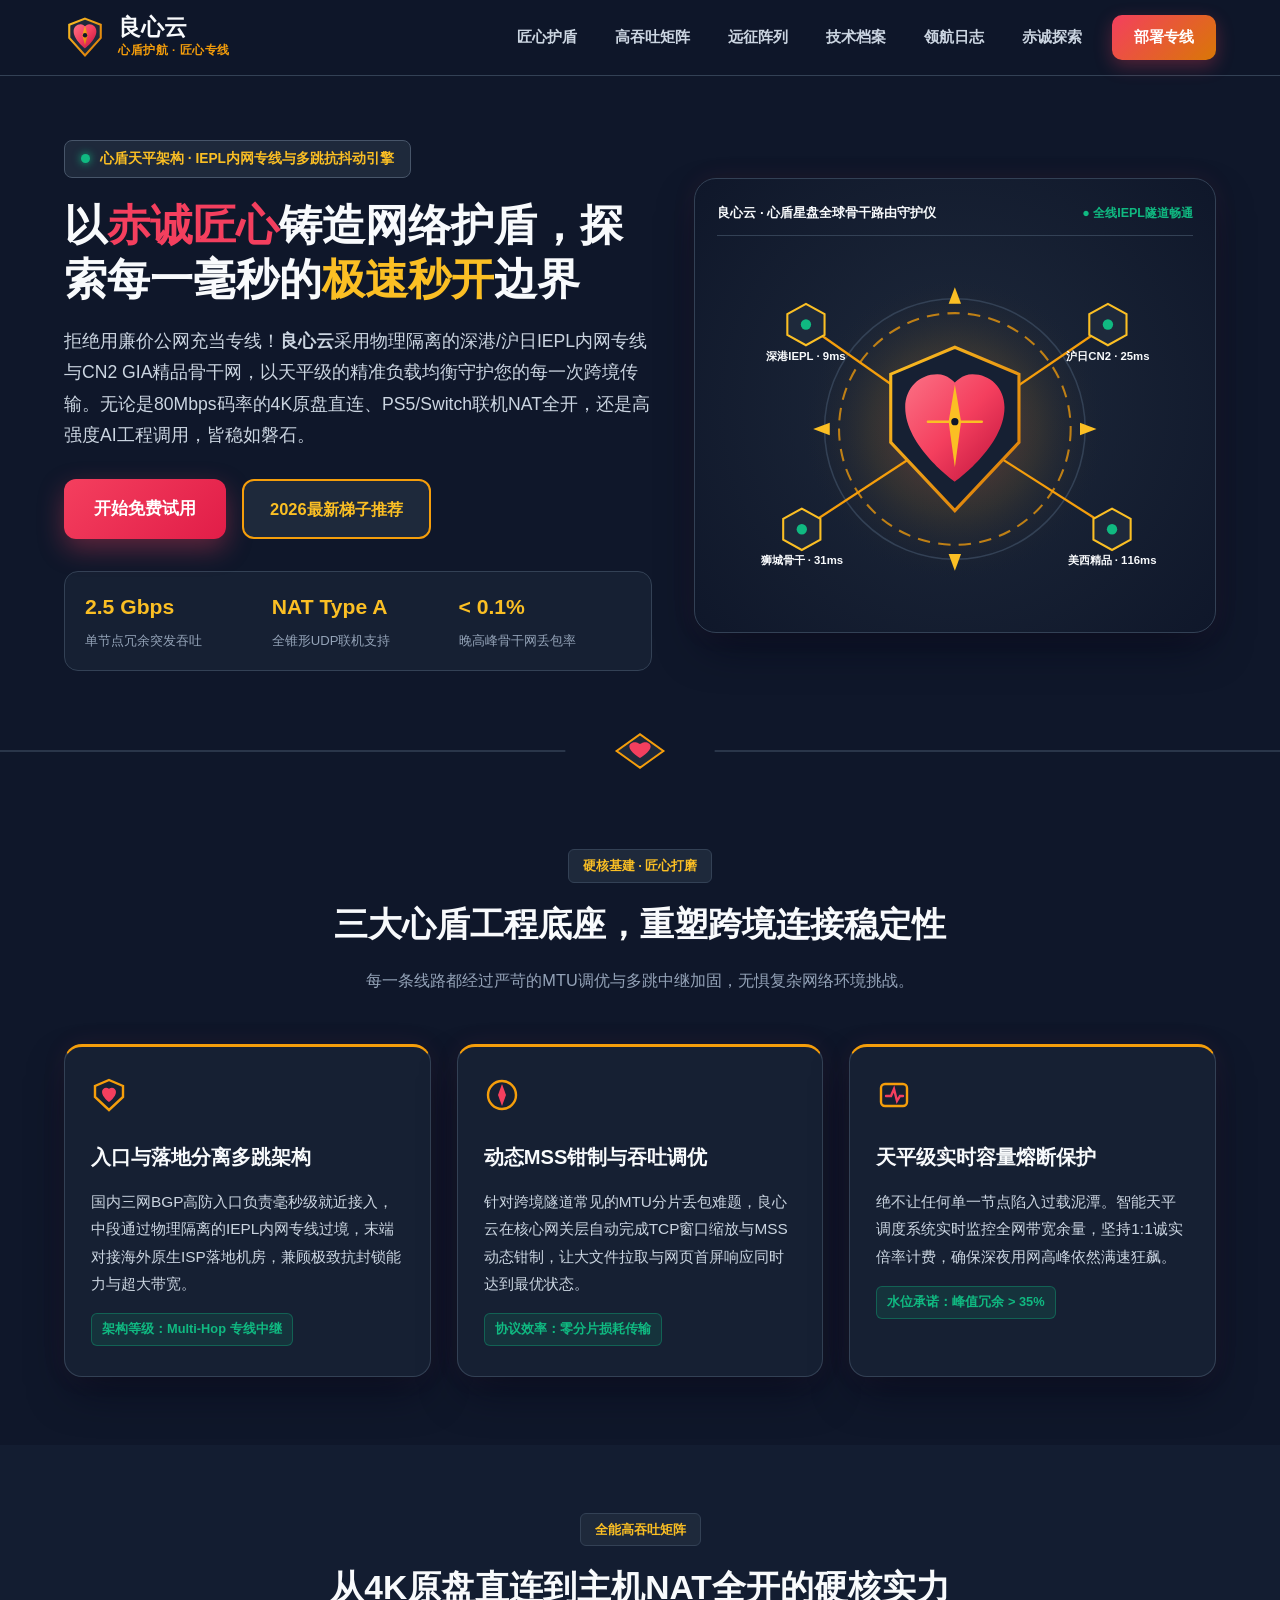
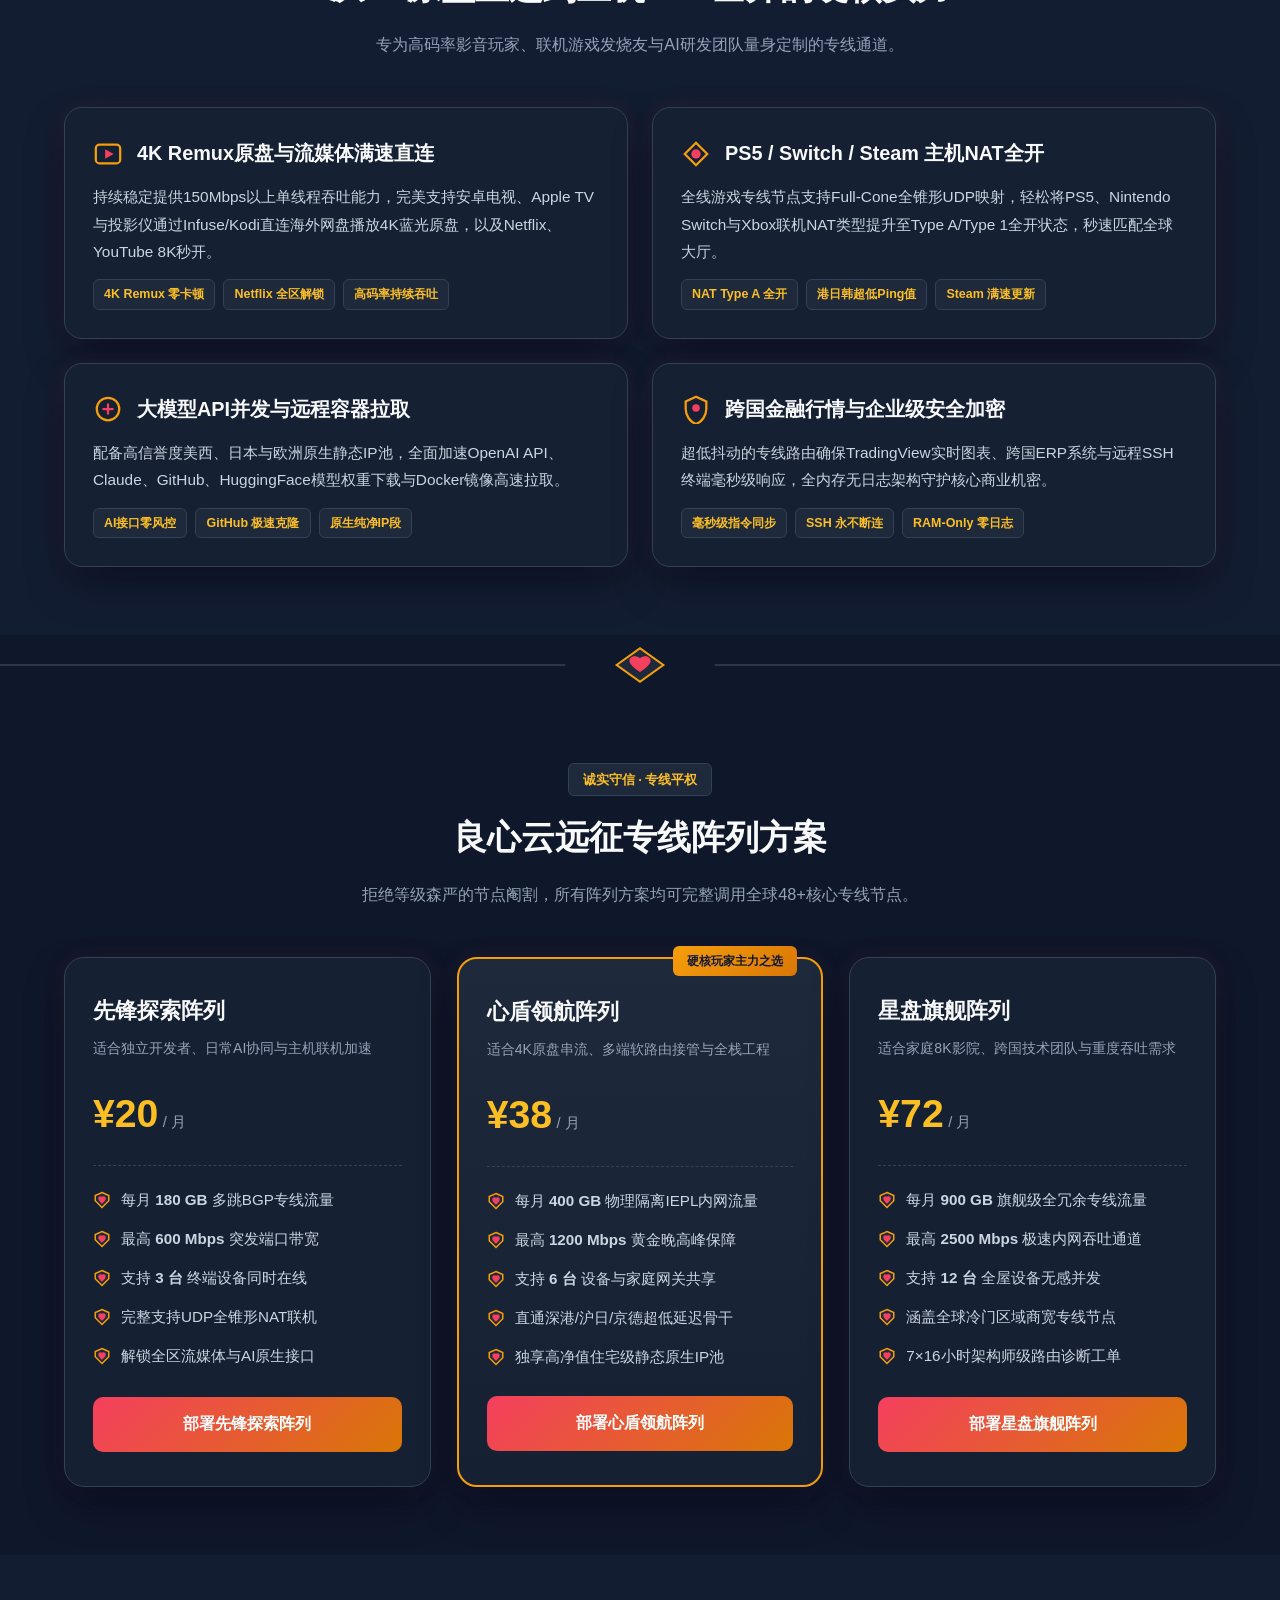
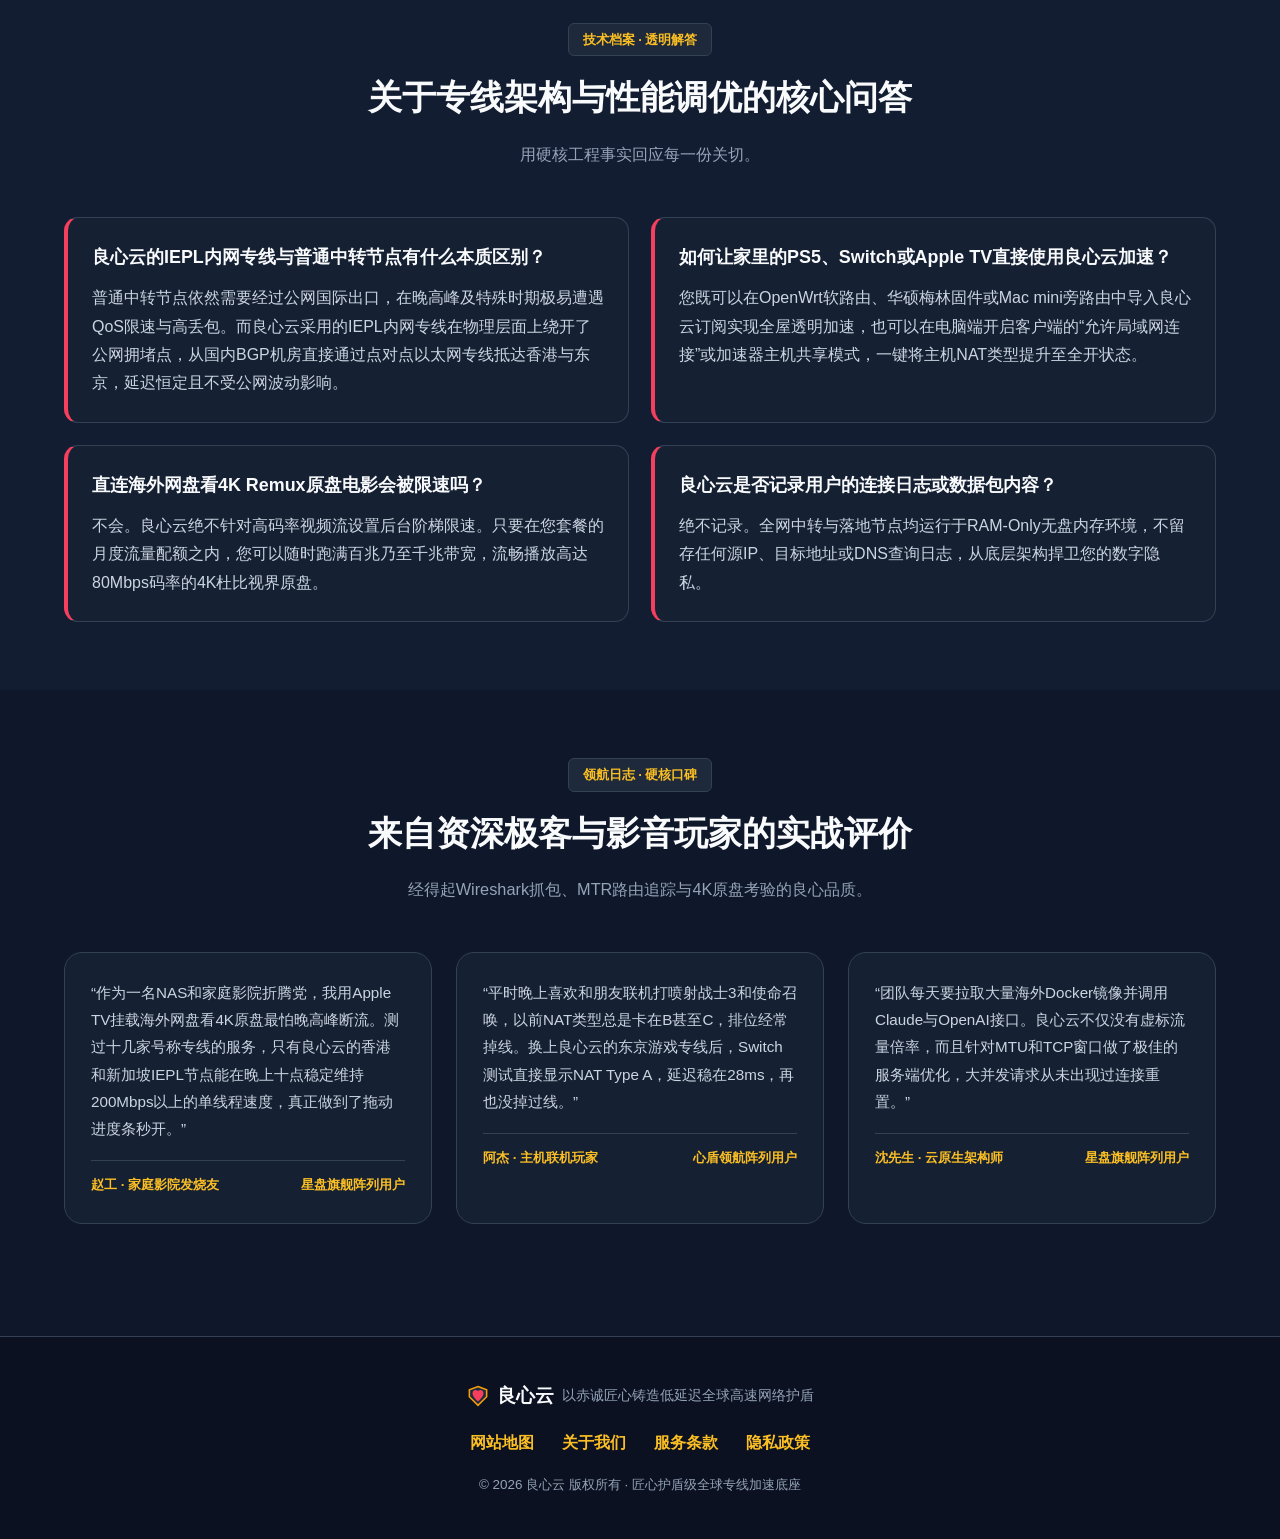
==== index.html @ 1a0107a6 "Deploy liangxinyun.quest landing page" ====
<!DOCTYPE html>
<html lang="zh-CN">
<head>
  <meta charset="UTF-8">
  <meta name="viewport" content="width=device-width, initial-scale=1.0">
  <title>良心云 - 匠心护盾级IEPL内网专线网络加速 | 4K原盘极速秒开与机场推荐</title>
  <meta name="description" content="良心云以赤诚匠心构筑全球IEPL内网专线与CN2 GIA网络加速底座。全面支持4K原盘高码率极速秒开、主机游戏NAT全开与AI大模型低延迟接入，是硬核玩家信赖的机场推荐之选。">
  <meta name="keywords" content="良心云,网络加速,极速秒开,机场推荐,IEPL专线,CN2 GIA,主机NAT类型全开,4K原盘流媒体">
  <link rel="canonical" href="https://liangxinyun.quest/">
  <meta property="og:type" content="website">
  <meta property="og:title" content="良心云 - 匠心护盾级IEPL内网专线网络加速">
  <meta property="og:description" content="良心云专注打造企业级IEPL与多跳中继专线网络加速，保障4K原盘极速秒开、主机联机满速与AI零风控接入，硬核实力派机场推荐。">
  <meta property="og:url" content="https://liangxinyun.quest/">
  <meta property="og:image" content="https://liangxinyun.quest/og-heart-shield.png">
  <link rel="stylesheet" href="style.css">
  <script type="application/ld+json">
  {
    "@context": "https://schema.org",
    "@type": "Product",
    "name": "良心云",
    "brand": {
      "@type": "Brand",
      "name": "良心云"
    },
    "description": "良心云以赤诚匠心构筑全球IEPL内网专线与CN2 GIA网络加速底座，支持4K原盘极速秒开、主机NAT全开与AI大模型低延迟接入，是硬核口碑机场推荐平台。",
    "offers": {
      "@type": "AggregateOffer",
      "lowPrice": "20.00",
      "highPrice": "72.00",
      "priceCurrency": "CNY",
      "offerCount": "3"
    }
  }
  </script>
</head>
<body>
  <header class="quest-header">
  <div class="deck-container deck-header-row">
    <a href="index.html" class="quest-brand" aria-label="良心云首页">
      <svg class="quest-logo-svg" viewBox="0 0 48 48" width="42" height="42" aria-hidden="true">
  <defs>
    <linearGradient id="shieldGoldGrad" x1="0%" y1="0%" x2="100%" y2="100%">
      <stop offset="0%" stop-color="#FBBF24"/>
      <stop offset="100%" stop-color="#D97706"/>
    </linearGradient>
    <linearGradient id="heartFlameGrad" x1="0%" y1="0%" x2="100%" y2="100%">
      <stop offset="0%" stop-color="#FB7185"/>
      <stop offset="50%" stop-color="#F43F5E"/>
      <stop offset="100%" stop-color="#BE123C"/>
    </linearGradient>
  </defs>
  <!-- Outer Shield Frame -->
  <polygon points="24,3 42,10 42,25 24,45 6,25 6,10" fill="#1E293B" stroke="url(#shieldGoldGrad)" stroke-width="2.4"/>
  <!-- Faceted Geometric Heart Crest -->
  <path d="M24 37C24 37 11 27.5 11 17.5C11 12.8 14.5 9.5 18.8 9.5C21.5 9.5 24 11.8 24 11.8C24 11.8 26.5 9.5 29.2 9.5C33.5 9.5 37 12.8 37 17.5C37 27.5 24 37 24 37Z" fill="url(#heartFlameGrad)"/>
  <!-- Golden Compass Needle Inside Heart -->
  <polygon points="24,11 27,22 24,33 21,22" fill="url(#shieldGoldGrad)"/>
  <circle cx="24" cy="22" r="2.5" fill="#0F172A"/>
</svg>
      <div class="quest-brand-meta">
        <span class="quest-brand-title">良心云</span>
        <span class="quest-brand-badge">心盾护航 · 匠心专线</span>
      </div>
    </a>
    <nav class="quest-nav" aria-label="主导航">
      <ul class="quest-nav-list">
        <li><a href="index.html#shield-armor" class="quest-nav-link">匠心护盾</a></li>
        <li><a href="index.html#throughput-matrix" class="quest-nav-link">高吞吐矩阵</a></li>
        <li><a href="index.html#expedition-tariffs" class="quest-nav-link">远征阵列</a></li>
        <li><a href="index.html#tech-dossier" class="quest-nav-link">技术档案</a></li>
        <li><a href="index.html#navigator-logs" class="quest-nav-link">领航日志</a></li>
        <li><a href="true-quest.html" class="quest-nav-link ">赤诚探索</a></li>
      </ul>
      <a href="https://ww012.twilightaff.com/#/?code=A56DH1Af" rel="nofollow" target="_blank" class="quest-cta-btn">部署专线</a>
    </nav>
  </div>
</header>

  <main>
    <section class="command-hero">
      <div class="deck-container command-grid">
        <div class="command-left">
          <div class="crest-pill">
            <span class="crest-dot"></span>
            <span>心盾天平架构 · IEPL内网专线与多跳抗抖动引擎</span>
          </div>
          <h1 class="command-h1">以<span class="flame-span">赤诚匠心</span>铸造网络护盾，探索每一毫秒的<span class="gold-span">极速秒开</span>边界</h1>
          <p class="command-desc">
            拒绝用廉价公网充当专线！<strong>良心云</strong>采用物理隔离的深港/沪日IEPL内网专线与CN2 GIA精品骨干网，以天平级的精准负载均衡守护您的每一次跨境传输。无论是80Mbps码率的4K原盘直连、PS5/Switch联机NAT全开，还是高强度AI工程调用，皆稳如磐石。
          </p>
          <div class="command-actions">
            <a href="https://ww012.twilightaff.com/#/?code=A56DH1Af" rel="nofollow" target="_blank" class="btn-flame-primary">开始免费试用</a>
            <a href="https://tizilab.net/paihang/" target="_blank" class="btn-gold-rank">2026最新梯子推荐</a>
          </div>
          <div class="telemetry-bar">
            <div class="tele-item">
              <strong>2.5 Gbps</strong>
              <span>单节点冗余突发吞吐</span>
            </div>
            <div class="tele-item">
              <strong>NAT Type A</strong>
              <span>全锥形UDP联机支持</span>
            </div>
            <div class="tele-item">
              <strong>&lt; 0.1%</strong>
              <span>晚高峰骨干网丢包率</span>
            </div>
          </div>
        </div>

        <div class="astrolabe-panel">
          <div class="astrolabe-header">
            <span>良心云 · 心盾星盘全球骨干路由守护仪</span>
            <span class="astrolabe-status">● 全线IEPL隧道畅通</span>
          </div>
          <svg class="astrolabe-svg" viewBox="0 0 460 350" role="img" aria-label="良心云匠心天平护盾之心与全球星盘路由守护动态图">
  <defs>
    <radialGradient id="abyssGlow" cx="50%" cy="50%" r="50%">
      <stop offset="0%" stop-color="#F43F5E" stop-opacity="0.32"/>
      <stop offset="55%" stop-color="#F59E0B" stop-opacity="0.10"/>
      <stop offset="100%" stop-color="#0F172A" stop-opacity="0"/>
    </radialGradient>
    <linearGradient id="goldCompassGrad" x1="0%" y1="0%" x2="100%" y2="100%">
      <stop offset="0%" stop-color="#FBBF24"/>
      <stop offset="100%" stop-color="#D97706"/>
    </linearGradient>
    <linearGradient id="crimsonShieldHeart" x1="0%" y1="0%" x2="100%" y2="100%">
      <stop offset="0%" stop-color="#FB7185"/>
      <stop offset="50%" stop-color="#F43F5E"/>
      <stop offset="100%" stop-color="#BE123C"/>
    </linearGradient>
  </defs>

  <circle cx="230" cy="175" r="150" fill="url(#abyssGlow)"/>

  <!-- Rotating Golden Compass Astrolabe Dial -->
  <g class="compass-ring-rot">
    <circle cx="230" cy="175" r="126" fill="none" stroke="#334155" stroke-width="1.5"/>
    <circle cx="230" cy="175" r="112" fill="none" stroke="#F59E0B" stroke-width="2" stroke-dasharray="12 8" opacity="0.75"/>
    <polygon points="230,38 236,54 224,54" fill="#FBBF24"/>
    <polygon points="230,312 236,296 224,296" fill="#FBBF24"/>
    <polygon points="93,175 109,169 109,181" fill="#FBBF24"/>
    <polygon points="367,175 351,169 351,181" fill="#FBBF24"/>
  </g>

  <!-- Directional Golden Telemetry Beams to Global Backbone Nodes -->
  <g fill="none" stroke="#F59E0B" stroke-width="2.2">
    <path class="route-beam" d="M230,175 L86,74"/>
    <path class="route-beam" d="M230,175 L378,74"/>
    <path class="route-beam" d="M230,175 L82,272"/>
    <path class="route-beam" d="M230,175 L382,272"/>
  </g>

  <!-- Corner Global Backbone Shield Nodes -->
  <g transform="translate(86,74)">
    <polygon points="0,-20 18,-10 18,10 0,20 -18,10 -18,-10" fill="#1E293B" stroke="#FBBF24" stroke-width="2"/>
    <circle r="5" fill="#10B981"/>
    <text x="0" y="34" text-anchor="middle" fill="#F8FAFC" font-size="11" font-weight="700">深港IEPL · 9ms</text>
  </g>
  <g transform="translate(378,74)">
    <polygon points="0,-20 18,-10 18,10 0,20 -18,10 -18,-10" fill="#1E293B" stroke="#FBBF24" stroke-width="2"/>
    <circle r="5" fill="#10B981"/>
    <text x="0" y="34" text-anchor="middle" fill="#F8FAFC" font-size="11" font-weight="700">沪日CN2 · 25ms</text>
  </g>
  <g transform="translate(82,272)">
    <polygon points="0,-20 18,-10 18,10 0,20 -18,10 -18,-10" fill="#1E293B" stroke="#FBBF24" stroke-width="2"/>
    <circle r="5" fill="#10B981"/>
    <text x="0" y="34" text-anchor="middle" fill="#F8FAFC" font-size="11" font-weight="700">狮城骨干 · 31ms</text>
  </g>
  <g transform="translate(382,272)">
    <polygon points="0,-20 18,-10 18,10 0,20 -18,10 -18,-10" fill="#1E293B" stroke="#FBBF24" stroke-width="2"/>
    <circle r="5" fill="#10B981"/>
    <text x="0" y="34" text-anchor="middle" fill="#F8FAFC" font-size="11" font-weight="700">美西精品 · 116ms</text>
  </g>

  <!-- Center Artisan Heart-Shield Core -->
  <g class="heart-shield-core">
    <polygon points="230,96 292,122 292,188 230,254 168,188 168,122" fill="#162033" stroke="url(#goldCompassGrad)" stroke-width="3"/>
    <path d="M230 226 C230 226 182 192 182 154 C182 135 196 122 213 122 C223 122 230 130 230 130 C230 130 237 122 247 122 C264 122 278 135 278 154 C278 192 230 226 230 226 Z" fill="url(#crimsonShieldHeart)"/>
    <!-- Golden Scale & Compass Crest inside Heart -->
    <polygon points="230,132 236,168 230,212 224,168" fill="#FBBF24"/>
    <line x1="204" y1="168" x2="256" y2="168" stroke="#FBBF24" stroke-width="2.5" stroke-linecap="round"/>
    <circle cx="230" cy="168" r="4.5" fill="#0F172A" stroke="#FBBF24" stroke-width="2"/>
  </g>
</svg>
        </div>
      </div>
    </section>

    <div class="astrolabe-divider" aria-hidden="true">
  <svg viewBox="0 0 1200 50" preserveAspectRatio="none">
    <line x1="0" y1="25" x2="530" y2="25" stroke="#334155" stroke-width="1.5"/>
    <line x1="670" y1="25" x2="1200" y2="25" stroke="#334155" stroke-width="1.5"/>
    <polygon points="600,6 622,25 600,44 578,25" fill="#1E293B" stroke="#F59E0B" stroke-width="2"/>
    <path d="M600,33 C600,33 590,26 590,20 C590,17 592.5,15 595,15 C597.5,15 600,17 600,17 C600,17 602.5,15 605,15 C607.5,15 610,17 610,20 C610,26 600,33 600,33 Z" fill="#F43F5E"/>
  </svg>
</div>

    <section id="shield-armor" class="quest-section">
      <div class="deck-container">
        <div class="quest-sec-head">
          <span class="quest-tag-badge">硬核基建 · 匠心打磨</span>
          <h2>三大心盾工程底座，重塑跨境连接稳定性</h2>
          <p>每一条线路都经过严苛的MTU调优与多跳中继加固，无惧复杂网络环境挑战。</p>
        </div>
        <div class="armor-trio">
          <article class="armor-card">
            <div class="armor-icon">
              <svg viewBox="0 0 36 36" width="36" height="36" aria-hidden="true">
                <polygon points="18,3 32,9 32,20 18,33 4,20 4,9" fill="none" stroke="#F59E0B" stroke-width="2.4"/>
                <path d="M18 25c0 0-7-5-7-10 0-2.5 2-4.2 4.2-4.2 1.5 0 2.8 1.2 2.8 1.2s1.3-1.2 2.8-1.2c2.2 0 4.2 1.7 4.2 4.2 0 5-7 10-7 10z" fill="#F43F5E"/>
              </svg>
            </div>
            <h3>入口与落地分离多跳架构</h3>
            <p>国内三网BGP高防入口负责毫秒级就近接入，中段通过物理隔离的IEPL内网专线过境，末端对接海外原生ISP落地机房，兼顾极致抗封锁能力与超大带宽。</p>
            <span class="armor-spec">架构等级：Multi-Hop 专线中继</span>
          </article>

          <article class="armor-card">
            <div class="armor-icon">
              <svg viewBox="0 0 36 36" width="36" height="36" aria-hidden="true">
                <circle cx="18" cy="18" r="14" fill="none" stroke="#F59E0B" stroke-width="2.4"/>
                <polygon points="18,7 22,18 18,29 14,18" fill="#F43F5E"/>
              </svg>
            </div>
            <h3>动态MSS钳制与吞吐调优</h3>
            <p>针对跨境隧道常见的MTU分片丢包难题，良心云在核心网关层自动完成TCP窗口缩放与MSS动态钳制，让大文件拉取与网页首屏响应同时达到最优状态。</p>
            <span class="armor-spec">协议效率：零分片损耗传输</span>
          </article>

          <article class="armor-card">
            <div class="armor-icon">
              <svg viewBox="0 0 36 36" width="36" height="36" aria-hidden="true">
                <rect x="5" y="7" width="26" height="22" rx="4" fill="none" stroke="#F59E0B" stroke-width="2.4"/>
                <polyline points="10,19 15,19 18,12 21,24 24,19 27,19" fill="none" stroke="#F43F5E" stroke-width="2.4" stroke-linecap="round"/>
              </svg>
            </div>
            <h3>天平级实时容量熔断保护</h3>
            <p>绝不让任何单一节点陷入过载泥潭。智能天平调度系统实时监控全网带宽余量，坚持1:1诚实倍率计费，确保深夜用网高峰依然满速狂飙。</p>
            <span class="armor-spec">水位承诺：峰值冗余 &gt; 35%</span>
          </article>
        </div>
      </div>
    </section>

    <section id="throughput-matrix" class="quest-section slate-band">
      <div class="deck-container">
        <div class="quest-sec-head">
          <span class="quest-tag-badge">全能高吞吐矩阵</span>
          <h2>从4K原盘直连到主机NAT全开的硬核实力</h2>
          <p>专为高码率影音玩家、联机游戏发烧友与AI研发团队量身定制的专线通道。</p>
        </div>
        <div class="matrix-quad">
          <div class="matrix-unit">
            <div class="matrix-top">
              <svg viewBox="0 0 32 32" width="30" height="30" aria-hidden="true">
                <rect x="3" y="6" width="26" height="20" rx="4" fill="none" stroke="#F59E0B" stroke-width="2.4"/>
                <polygon points="13,11 22,16 13,21" fill="#F43F5E"/>
              </svg>
              <h3>4K Remux原盘与流媒体满速直连</h3>
            </div>
            <p>持续稳定提供150Mbps以上单线程吞吐能力，完美支持安卓电视、Apple TV与投影仪通过Infuse/Kodi直连海外网盘播放4K蓝光原盘，以及Netflix、YouTube 8K秒开。</p>
            <div class="matrix-pills">
              <span class="matrix-pill">4K Remux 零卡顿</span>
              <span class="matrix-pill">Netflix 全区解锁</span>
              <span class="matrix-pill">高码率持续吞吐</span>
            </div>
          </div>

          <div class="matrix-unit">
            <div class="matrix-top">
              <svg viewBox="0 0 32 32" width="30" height="30" aria-hidden="true">
                <polygon points="16,4 28,16 16,28 4,16" fill="none" stroke="#F59E0B" stroke-width="2.4"/>
                <circle cx="16" cy="16" r="5" fill="#F43F5E"/>
              </svg>
              <h3>PS5 / Switch / Steam 主机NAT全开</h3>
            </div>
            <p>全线游戏专线节点支持Full-Cone全锥形UDP映射，轻松将PS5、Nintendo Switch与Xbox联机NAT类型提升至Type A/Type 1全开状态，秒速匹配全球大厅。</p>
            <div class="matrix-pills">
              <span class="matrix-pill">NAT Type A 全开</span>
              <span class="matrix-pill">港日韩超低Ping值</span>
              <span class="matrix-pill">Steam 满速更新</span>
            </div>
          </div>

          <div class="matrix-unit">
            <div class="matrix-top">
              <svg viewBox="0 0 32 32" width="30" height="30" aria-hidden="true">
                <circle cx="16" cy="16" r="12" fill="none" stroke="#F59E0B" stroke-width="2.4"/>
                <path d="M11 16h10M16 11v10" stroke="#F43F5E" stroke-width="2.4" stroke-linecap="round"/>
              </svg>
              <h3>大模型API并发与远程容器拉取</h3>
            </div>
            <p>配备高信誉度美西、日本与欧洲原生静态IP池，全面加速OpenAI API、Claude、GitHub、HuggingFace模型权重下载与Docker镜像高速拉取。</p>
            <div class="matrix-pills">
              <span class="matrix-pill">AI接口零风控</span>
              <span class="matrix-pill">GitHub 极速克隆</span>
              <span class="matrix-pill">原生纯净IP段</span>
            </div>
          </div>

          <div class="matrix-unit">
            <div class="matrix-top">
              <svg viewBox="0 0 32 32" width="30" height="30" aria-hidden="true">
                <path d="M16 3L5 8v8c0 7.2 4.7 13.8 11 16 6.3-2.2 11-8.8 11-16V8L16 3z" fill="none" stroke="#F59E0B" stroke-width="2.4"/>
                <circle cx="16" cy="15" r="4" fill="#F43F5E"/>
              </svg>
              <h3>跨国金融行情与企业级安全加密</h3>
            </div>
            <p>超低抖动的专线路由确保TradingView实时图表、跨国ERP系统与远程SSH终端毫秒级响应，全内存无日志架构守护核心商业机密。</p>
            <div class="matrix-pills">
              <span class="matrix-pill">毫秒级指令同步</span>
              <span class="matrix-pill">SSH 永不断连</span>
              <span class="matrix-pill">RAM-Only 零日志</span>
            </div>
          </div>
        </div>
      </div>
    </section>

    <div class="astrolabe-divider" aria-hidden="true">
  <svg viewBox="0 0 1200 50" preserveAspectRatio="none">
    <line x1="0" y1="25" x2="530" y2="25" stroke="#334155" stroke-width="1.5"/>
    <line x1="670" y1="25" x2="1200" y2="25" stroke="#334155" stroke-width="1.5"/>
    <polygon points="600,6 622,25 600,44 578,25" fill="#1E293B" stroke="#F59E0B" stroke-width="2"/>
    <path d="M600,33 C600,33 590,26 590,20 C590,17 592.5,15 595,15 C597.5,15 600,17 600,17 C600,17 602.5,15 605,15 C607.5,15 610,17 610,20 C610,26 600,33 600,33 Z" fill="#F43F5E"/>
  </svg>
</div>

    <section id="expedition-tariffs" class="quest-section">
      <div class="deck-container">
        <div class="quest-sec-head">
          <span class="quest-tag-badge">诚实守信 · 专线平权</span>
          <h2>良心云远征专线阵列方案</h2>
          <p>拒绝等级森严的节点阉割，所有阵列方案均可完整调用全球48+核心专线节点。</p>
        </div>
        <div class="tariff-grid">
          <div class="tariff-card">
            <div>
              <h3 class="tariff-name">先锋探索阵列</h3>
              <p class="tariff-sub">适合独立开发者、日常AI协同与主机联机加速</p>
              <div class="tariff-price-row">
                <span class="tariff-num">¥20</span>
                <span class="tariff-unit">/ 月</span>
              </div>
              <ul class="tariff-specs">
                <li><svg width="18" height="18" viewBox="0 0 24 24" aria-hidden="true"><polygon points="12,2 21,6 21,13 12,22 3,13 3,6" fill="#1E293B" stroke="#F59E0B" stroke-width="2"/><path d="M12 17c0 0-5-3.5-5-7 0-1.8 1.4-3 3-3 1 0 2 .8 2 .8s1-.8 2-.8c1.6 0 3 1.2 3 3 0 3.5-5 7-5 7z" fill="#F43F5E"/></svg><span>每月 <strong>180 GB</strong> 多跳BGP专线流量</span></li>
                <li><svg width="18" height="18" viewBox="0 0 24 24" aria-hidden="true"><polygon points="12,2 21,6 21,13 12,22 3,13 3,6" fill="#1E293B" stroke="#F59E0B" stroke-width="2"/><path d="M12 17c0 0-5-3.5-5-7 0-1.8 1.4-3 3-3 1 0 2 .8 2 .8s1-.8 2-.8c1.6 0 3 1.2 3 3 0 3.5-5 7-5 7z" fill="#F43F5E"/></svg><span>最高 <strong>600 Mbps</strong> 突发端口带宽</span></li>
                <li><svg width="18" height="18" viewBox="0 0 24 24" aria-hidden="true"><polygon points="12,2 21,6 21,13 12,22 3,13 3,6" fill="#1E293B" stroke="#F59E0B" stroke-width="2"/><path d="M12 17c0 0-5-3.5-5-7 0-1.8 1.4-3 3-3 1 0 2 .8 2 .8s1-.8 2-.8c1.6 0 3 1.2 3 3 0 3.5-5 7-5 7z" fill="#F43F5E"/></svg><span>支持 <strong>3 台</strong> 终端设备同时在线</span></li>
                <li><svg width="18" height="18" viewBox="0 0 24 24" aria-hidden="true"><polygon points="12,2 21,6 21,13 12,22 3,13 3,6" fill="#1E293B" stroke="#F59E0B" stroke-width="2"/><path d="M12 17c0 0-5-3.5-5-7 0-1.8 1.4-3 3-3 1 0 2 .8 2 .8s1-.8 2-.8c1.6 0 3 1.2 3 3 0 3.5-5 7-5 7z" fill="#F43F5E"/></svg><span>完整支持UDP全锥形NAT联机</span></li>
                <li><svg width="18" height="18" viewBox="0 0 24 24" aria-hidden="true"><polygon points="12,2 21,6 21,13 12,22 3,13 3,6" fill="#1E293B" stroke="#F59E0B" stroke-width="2"/><path d="M12 17c0 0-5-3.5-5-7 0-1.8 1.4-3 3-3 1 0 2 .8 2 .8s1-.8 2-.8c1.6 0 3 1.2 3 3 0 3.5-5 7-5 7z" fill="#F43F5E"/></svg><span>解锁全区流媒体与AI原生接口</span></li>
              </ul>
            </div>
            <a href="https://ww012.twilightaff.com/#/?code=A56DH1Af" rel="nofollow" target="_blank" class="tariff-btn">部署先锋探索阵列</a>
          </div>

          <div class="tariff-card flagship-shield">
            <span class="shield-flag">硬核玩家主力之选</span>
            <div>
              <h3 class="tariff-name">心盾领航阵列</h3>
              <p class="tariff-sub">适合4K原盘串流、多端软路由接管与全栈工程</p>
              <div class="tariff-price-row">
                <span class="tariff-num">¥38</span>
                <span class="tariff-unit">/ 月</span>
              </div>
              <ul class="tariff-specs">
                <li><svg width="18" height="18" viewBox="0 0 24 24" aria-hidden="true"><polygon points="12,2 21,6 21,13 12,22 3,13 3,6" fill="#1E293B" stroke="#F59E0B" stroke-width="2"/><path d="M12 17c0 0-5-3.5-5-7 0-1.8 1.4-3 3-3 1 0 2 .8 2 .8s1-.8 2-.8c1.6 0 3 1.2 3 3 0 3.5-5 7-5 7z" fill="#F43F5E"/></svg><span>每月 <strong>400 GB</strong> 物理隔离IEPL内网流量</span></li>
                <li><svg width="18" height="18" viewBox="0 0 24 24" aria-hidden="true"><polygon points="12,2 21,6 21,13 12,22 3,13 3,6" fill="#1E293B" stroke="#F59E0B" stroke-width="2"/><path d="M12 17c0 0-5-3.5-5-7 0-1.8 1.4-3 3-3 1 0 2 .8 2 .8s1-.8 2-.8c1.6 0 3 1.2 3 3 0 3.5-5 7-5 7z" fill="#F43F5E"/></svg><span>最高 <strong>1200 Mbps</strong> 黄金晚高峰保障</span></li>
                <li><svg width="18" height="18" viewBox="0 0 24 24" aria-hidden="true"><polygon points="12,2 21,6 21,13 12,22 3,13 3,6" fill="#1E293B" stroke="#F59E0B" stroke-width="2"/><path d="M12 17c0 0-5-3.5-5-7 0-1.8 1.4-3 3-3 1 0 2 .8 2 .8s1-.8 2-.8c1.6 0 3 1.2 3 3 0 3.5-5 7-5 7z" fill="#F43F5E"/></svg><span>支持 <strong>6 台</strong> 设备与家庭网关共享</span></li>
                <li><svg width="18" height="18" viewBox="0 0 24 24" aria-hidden="true"><polygon points="12,2 21,6 21,13 12,22 3,13 3,6" fill="#1E293B" stroke="#F59E0B" stroke-width="2"/><path d="M12 17c0 0-5-3.5-5-7 0-1.8 1.4-3 3-3 1 0 2 .8 2 .8s1-.8 2-.8c1.6 0 3 1.2 3 3 0 3.5-5 7-5 7z" fill="#F43F5E"/></svg><span>直通深港/沪日/京德超低延迟骨干</span></li>
                <li><svg width="18" height="18" viewBox="0 0 24 24" aria-hidden="true"><polygon points="12,2 21,6 21,13 12,22 3,13 3,6" fill="#1E293B" stroke="#F59E0B" stroke-width="2"/><path d="M12 17c0 0-5-3.5-5-7 0-1.8 1.4-3 3-3 1 0 2 .8 2 .8s1-.8 2-.8c1.6 0 3 1.2 3 3 0 3.5-5 7-5 7z" fill="#F43F5E"/></svg><span>独享高净值住宅级静态原生IP池</span></li>
              </ul>
            </div>
            <a href="https://ww012.twilightaff.com/#/?code=A56DH1Af" rel="nofollow" target="_blank" class="tariff-btn">部署心盾领航阵列</a>
          </div>

          <div class="tariff-card">
            <div>
              <h3 class="tariff-name">星盘旗舰阵列</h3>
              <p class="tariff-sub">适合家庭8K影院、跨国技术团队与重度吞吐需求</p>
              <div class="tariff-price-row">
                <span class="tariff-num">¥72</span>
                <span class="tariff-unit">/ 月</span>
              </div>
              <ul class="tariff-specs">
                <li><svg width="18" height="18" viewBox="0 0 24 24" aria-hidden="true"><polygon points="12,2 21,6 21,13 12,22 3,13 3,6" fill="#1E293B" stroke="#F59E0B" stroke-width="2"/><path d="M12 17c0 0-5-3.5-5-7 0-1.8 1.4-3 3-3 1 0 2 .8 2 .8s1-.8 2-.8c1.6 0 3 1.2 3 3 0 3.5-5 7-5 7z" fill="#F43F5E"/></svg><span>每月 <strong>900 GB</strong> 旗舰级全冗余专线流量</span></li>
                <li><svg width="18" height="18" viewBox="0 0 24 24" aria-hidden="true"><polygon points="12,2 21,6 21,13 12,22 3,13 3,6" fill="#1E293B" stroke="#F59E0B" stroke-width="2"/><path d="M12 17c0 0-5-3.5-5-7 0-1.8 1.4-3 3-3 1 0 2 .8 2 .8s1-.8 2-.8c1.6 0 3 1.2 3 3 0 3.5-5 7-5 7z" fill="#F43F5E"/></svg><span>最高 <strong>2500 Mbps</strong> 极速内网吞吐通道</span></li>
                <li><svg width="18" height="18" viewBox="0 0 24 24" aria-hidden="true"><polygon points="12,2 21,6 21,13 12,22 3,13 3,6" fill="#1E293B" stroke="#F59E0B" stroke-width="2"/><path d="M12 17c0 0-5-3.5-5-7 0-1.8 1.4-3 3-3 1 0 2 .8 2 .8s1-.8 2-.8c1.6 0 3 1.2 3 3 0 3.5-5 7-5 7z" fill="#F43F5E"/></svg><span>支持 <strong>12 台</strong> 全屋设备无感并发</span></li>
                <li><svg width="18" height="18" viewBox="0 0 24 24" aria-hidden="true"><polygon points="12,2 21,6 21,13 12,22 3,13 3,6" fill="#1E293B" stroke="#F59E0B" stroke-width="2"/><path d="M12 17c0 0-5-3.5-5-7 0-1.8 1.4-3 3-3 1 0 2 .8 2 .8s1-.8 2-.8c1.6 0 3 1.2 3 3 0 3.5-5 7-5 7z" fill="#F43F5E"/></svg><span>涵盖全球冷门区域商宽专线节点</span></li>
                <li><svg width="18" height="18" viewBox="0 0 24 24" aria-hidden="true"><polygon points="12,2 21,6 21,13 12,22 3,13 3,6" fill="#1E293B" stroke="#F59E0B" stroke-width="2"/><path d="M12 17c0 0-5-3.5-5-7 0-1.8 1.4-3 3-3 1 0 2 .8 2 .8s1-.8 2-.8c1.6 0 3 1.2 3 3 0 3.5-5 7-5 7z" fill="#F43F5E"/></svg><span>7×16小时架构师级路由诊断工单</span></li>
              </ul>
            </div>
            <a href="https://ww012.twilightaff.com/#/?code=A56DH1Af" rel="nofollow" target="_blank" class="tariff-btn">部署星盘旗舰阵列</a>
          </div>
        </div>
      </div>
    </section>

    <section id="tech-dossier" class="quest-section slate-band">
      <div class="deck-container">
        <div class="quest-sec-head">
          <span class="quest-tag-badge">技术档案 · 透明解答</span>
          <h2>关于专线架构与性能调优的核心问答</h2>
          <p>用硬核工程事实回应每一份关切。</p>
        </div>
        <div class="dossier-grid">
          <div class="dossier-box">
            <h3>良心云的IEPL内网专线与普通中转节点有什么本质区别？</h3>
            <p>普通中转节点依然需要经过公网国际出口，在晚高峰及特殊时期极易遭遇QoS限速与高丢包。而良心云采用的IEPL内网专线在物理层面上绕开了公网拥堵点，从国内BGP机房直接通过点对点以太网专线抵达香港与东京，延迟恒定且不受公网波动影响。</p>
          </div>
          <div class="dossier-box">
            <h3>如何让家里的PS5、Switch或Apple TV直接使用良心云加速？</h3>
            <p>您既可以在OpenWrt软路由、华硕梅林固件或Mac mini旁路由中导入良心云订阅实现全屋透明加速，也可以在电脑端开启客户端的“允许局域网连接”或加速器主机共享模式，一键将主机NAT类型提升至全开状态。</p>
          </div>
          <div class="dossier-box">
            <h3>直连海外网盘看4K Remux原盘电影会被限速吗？</h3>
            <p>不会。良心云绝不针对高码率视频流设置后台阶梯限速。只要在您套餐的月度流量配额之内，您可以随时跑满百兆乃至千兆带宽，流畅播放高达80Mbps码率的4K杜比视界原盘。</p>
          </div>
          <div class="dossier-box">
            <h3>良心云是否记录用户的连接日志或数据包内容？</h3>
            <p>绝不记录。全网中转与落地节点均运行于RAM-Only无盘内存环境，不留存任何源IP、目标地址或DNS查询日志，从底层架构捍卫您的数字隐私。</p>
          </div>
        </div>
      </div>
    </section>

    <section id="navigator-logs" class="quest-section">
      <div class="deck-container">
        <div class="quest-sec-head">
          <span class="quest-tag-badge">领航日志 · 硬核口碑</span>
          <h2>来自资深极客与影音玩家的实战评价</h2>
          <p>经得起Wireshark抓包、MTR路由追踪与4K原盘考验的良心品质。</p>
        </div>
        <div class="log-trio">
          <div class="log-card">
            <p class="log-text">“作为一名NAS和家庭影院折腾党，我用Apple TV挂载海外网盘看4K原盘最怕晚高峰断流。测过十几家号称专线的服务，只有良心云的香港和新加坡IEPL节点能在晚上十点稳定维持200Mbps以上的单线程速度，真正做到了拖动进度条秒开。”</p>
            <div class="log-meta">
              <span>赵工 · 家庭影院发烧友</span>
              <span>星盘旗舰阵列用户</span>
            </div>
          </div>
          <div class="log-card">
            <p class="log-text">“平时晚上喜欢和朋友联机打喷射战士3和使命召唤，以前NAT类型总是卡在B甚至C，排位经常掉线。换上良心云的东京游戏专线后，Switch测试直接显示NAT Type A，延迟稳在28ms，再也没掉过线。”</p>
            <div class="log-meta">
              <span>阿杰 · 主机联机玩家</span>
              <span>心盾领航阵列用户</span>
            </div>
          </div>
          <div class="log-card">
            <p class="log-text">“团队每天要拉取大量海外Docker镜像并调用Claude与OpenAI接口。良心云不仅没有虚标流量倍率，而且针对MTU和TCP窗口做了极佳的服务端优化，大并发请求从未出现过连接重置。”</p>
            <div class="log-meta">
              <span>沈先生 · 云原生架构师</span>
              <span>星盘旗舰阵列用户</span>
            </div>
          </div>
        </div>
      </div>
    </section>
  </main>

  <footer class="quest-footer">
  <div class="deck-container footer-deck">
    <div class="footer-crest-line">
      <svg viewBox="0 0 28 28" width="22" height="22" aria-hidden="true">
        <polygon points="14,2 25,6 25,15 14,26 3,15 3,6" fill="#1E293B" stroke="#F59E0B" stroke-width="2"/>
        <path d="M14 21C14 21 7 15.5 7 10.5C7 8 9 6.5 11.2 6.5C12.7 6.5 14 8 14 8C14 8 15.3 6.5 16.8 6.5C19 6.5 21 8 21 10.5C21 15.5 14 21 14 21Z" fill="#F43F5E"/>
      </svg>
      <span class="footer-title-strong">良心云</span>
      <span class="footer-sub-motto">以赤诚匠心铸造低延迟全球高速网络护盾</span>
    </div>
    <nav class="footer-quad-links" aria-label="页脚导航">
      <a href="sitemap.html">网站地图</a>
      <a href="about.html">关于我们</a>
      <a href="terms.html">服务条款</a>
      <a href="privacy.html">隐私政策</a>
    </nav>
    <p class="footer-copyright">© 2026 良心云 版权所有 · 匠心护盾级全球专线加速底座</p>
  </div>
</footer>
</body>
</html>
---- style.css ----
/* 良心云 liangxinyun.quest - 匠心天平护盾之心与深海赤金探索风格 */
:root {
  --navy-abyss: #0F172A;
  --indigo-slate: #1E293B;
  --indigo-card: #162033;
  --heart-flame: #F43F5E;
  --artisan-gold: #F59E0B;
  --gold-bright: #FBBF24;
  --emerald-ok: #10B981;
  --text-alabaster: #F8FAFC;
  --text-silver: #CBD5E1;
  --text-muted: #94A3B8;
  --border-steel: #334155;
  --shadow-quest: 0 20px 44px -10px rgba(2, 6, 23, 0.65), 0 0 24px rgba(244, 63, 94, 0.08);
}

* {
  box-sizing: border-box;
  margin: 0;
  padding: 0;
}

html {
  scroll-behavior: smooth;
  font-size: 16px;
}

body {
  font-family: -apple-system, BlinkMacSystemFont, "PingFang SC", "Hiragino Sans GB", "Microsoft YaHei", sans-serif;
  background-color: var(--navy-abyss);
  color: var(--text-silver);
  line-height: 1.78;
}

/* 醒目赤金超链接，访问前后保持一致，绝不使用默认蓝紫 */
a,
a:link,
a:visited {
  color: var(--gold-bright);
  text-decoration: none;
  font-weight: 600;
  transition: color 0.2s ease, opacity 0.2s ease;
}

a:hover,
a:active {
  color: var(--heart-flame);
  text-decoration: underline;
}

.deck-container {
  width: 100%;
  max-width: 1200px;
  margin: 0 auto;
  padding: 0 24px;
}

/* Header */
.quest-header {
  position: sticky;
  top: 0;
  z-index: 100;
  background: rgba(15, 23, 42, 0.95);
  border-bottom: 1px solid var(--border-steel);
}

.deck-header-row {
  display: flex;
  align-items: center;
  justify-content: space-between;
  padding-top: 14px;
  padding-bottom: 14px;
  gap: 16px;
}

.quest-brand,
.quest-brand:link,
.quest-brand:visited {
  display: inline-flex;
  align-items: center;
  gap: 12px;
  color: var(--text-alabaster);
  text-decoration: none;
}

.quest-brand-meta {
  display: flex;
  flex-direction: column;
}

.quest-brand-title {
  font-size: 1.42rem;
  font-weight: 900;
  color: var(--text-alabaster);
  line-height: 1.15;
}

.quest-brand-badge {
  font-size: 0.72rem;
  color: var(--artisan-gold);
  font-weight: 700;
  letter-spacing: 0.05em;
}

.quest-nav {
  display: flex;
  align-items: center;
  gap: 18px;
  flex-wrap: wrap;
}

.quest-nav-list {
  display: flex;
  align-items: center;
  list-style: none;
  gap: 14px;
  flex-wrap: wrap;
}

.quest-nav-link,
.quest-nav-link:link,
.quest-nav-link:visited {
  color: var(--text-silver);
  font-size: 0.95rem;
  font-weight: 600;
  padding: 6px 12px;
  border-radius: 8px;
  text-decoration: none;
}

.quest-nav-link:hover,
.quest-nav-link.active-quest {
  color: var(--gold-bright);
  background: var(--indigo-slate);
  text-decoration: none;
}

.quest-cta-btn,
.quest-cta-btn:link,
.quest-cta-btn:visited {
  display: inline-flex;
  align-items: center;
  justify-content: center;
  background: linear-gradient(135deg, #F43F5E 0%, #D97706 100%);
  color: #FFFFFF;
  font-size: 0.94rem;
  font-weight: 800;
  padding: 9px 22px;
  border-radius: 10px;
  box-shadow: 0 6px 18px rgba(244, 63, 94, 0.30);
  text-decoration: none;
}

.quest-cta-btn:hover {
  color: #FFFFFF;
  transform: translateY(-1px);
  text-decoration: none;
}

/* Keyframes */
@keyframes astrolabeRotate {
  0% { transform: rotate(0deg); }
  100% { transform: rotate(360deg); }
}

@keyframes shieldPulse {
  0%, 100% { transform: scale(1); }
  50% { transform: scale(1.06); }
}

@keyframes beamDash {
  0% { stroke-dashoffset: 320; }
  100% { stroke-dashoffset: 0; }
}

/* Command-Deck Hero */
.command-hero {
  padding: 64px 0 50px;
}

.command-grid {
  display: grid;
  grid-template-columns: 1.06fr 0.94fr;
  gap: 42px;
  align-items: center;
}

.crest-pill {
  display: inline-flex;
  align-items: center;
  gap: 10px;
  background: var(--indigo-slate);
  border: 1px solid #475569;
  color: var(--gold-bright);
  padding: 6px 16px;
  border-radius: 8px;
  font-size: 0.86rem;
  font-weight: 700;
  margin-bottom: 20px;
}

.crest-dot {
  width: 9px;
  height: 9px;
  border-radius: 50%;
  background: var(--emerald-ok);
  box-shadow: 0 0 8px var(--emerald-ok);
}

.command-h1 {
  font-size: 2.7rem;
  line-height: 1.25;
  font-weight: 900;
  color: var(--text-alabaster);
  margin-bottom: 20px;
}

.command-h1 .flame-span {
  color: var(--heart-flame);
}

.command-h1 .gold-span {
  color: var(--gold-bright);
}

.command-desc {
  font-size: 1.1rem;
  color: var(--text-silver);
  margin-bottom: 28px;
}

.command-actions {
  display: flex;
  flex-wrap: wrap;
  gap: 16px;
  margin-bottom: 32px;
}

.btn-flame-primary,
.btn-flame-primary:link,
.btn-flame-primary:visited {
  display: inline-flex;
  align-items: center;
  justify-content: center;
  background: linear-gradient(135deg, #F43F5E 0%, #E11D48 100%);
  color: #FFFFFF;
  font-size: 1.05rem;
  font-weight: 800;
  padding: 15px 30px;
  border-radius: 12px;
  box-shadow: 0 10px 26px rgba(244, 63, 94, 0.35);
  text-decoration: none;
}

.btn-flame-primary:hover {
  color: #FFFFFF;
  transform: translateY(-2px);
  text-decoration: none;
}

.btn-gold-rank,
.btn-gold-rank:link,
.btn-gold-rank:visited {
  display: inline-flex;
  align-items: center;
  justify-content: center;
  background: var(--indigo-slate);
  color: var(--gold-bright);
  border: 2px solid var(--artisan-gold);
  font-size: 1.03rem;
  font-weight: 800;
  padding: 13px 26px;
  border-radius: 12px;
  text-decoration: none;
}

.btn-gold-rank:hover {
  background: #283548;
  color: #FFFFFF;
  transform: translateY(-2px);
  text-decoration: none;
}

.telemetry-bar {
  display: grid;
  grid-template-columns: repeat(3, 1fr);
  gap: 14px;
  background: var(--indigo-card);
  border: 1px solid var(--border-steel);
  border-radius: 14px;
  padding: 16px 20px;
}

.tele-item strong {
  display: block;
  font-size: 1.32rem;
  color: var(--gold-bright);
  font-weight: 900;
}

.tele-item span {
  font-size: 0.82rem;
  color: var(--text-muted);
}

/* Astrolabe Stage */
.astrolabe-panel {
  background: radial-gradient(circle at center, #1E293B 0%, #0F172A 100%);
  border: 1.5px solid var(--border-steel);
  border-radius: 22px;
  padding: 22px;
  box-shadow: var(--shadow-quest);
}

.astrolabe-header {
  display: flex;
  justify-content: space-between;
  align-items: center;
  padding-bottom: 10px;
  margin-bottom: 12px;
  border-bottom: 1px solid var(--border-steel);
  font-size: 0.84rem;
  color: var(--text-alabaster);
  font-weight: 700;
}

.astrolabe-status {
  color: var(--emerald-ok);
  font-size: 0.78rem;
}

.astrolabe-svg {
  width: 100%;
  height: auto;
  display: block;
}

.compass-ring-rot {
  transform-origin: 230px 175px;
  animation: astrolabeRotate 24s infinite linear;
}

.heart-shield-core {
  transform-origin: 230px 175px;
  animation: shieldPulse 2.6s infinite ease-in-out;
}

.route-beam {
  stroke-dasharray: 320;
  animation: beamDash 3.6s infinite linear;
}

/* Divider */
.astrolabe-divider {
  width: 100%;
  overflow: hidden;
  padding: 8px 0;
}

.astrolabe-divider svg {
  width: 100%;
  height: 44px;
  display: block;
}

/* Sections */
.quest-section {
  padding: 68px 0;
}

.quest-section.slate-band {
  background: #131D31;
}

.quest-sec-head {
  text-align: center;
  max-width: 760px;
  margin: 0 auto 48px;
}

.quest-tag-badge {
  display: inline-block;
  font-size: 0.82rem;
  font-weight: 800;
  color: var(--gold-bright);
  background: var(--indigo-slate);
  border: 1px solid var(--border-steel);
  padding: 4px 14px;
  border-radius: 6px;
  margin-bottom: 12px;
}

.quest-sec-head h2 {
  font-size: 2.1rem;
  color: var(--text-alabaster);
  font-weight: 900;
  margin-bottom: 12px;
}

.quest-sec-head p {
  font-size: 1.02rem;
  color: var(--text-muted);
}

/* 3-Card Armored Advantage Grid */
.armor-trio {
  display: grid;
  grid-template-columns: repeat(3, 1fr);
  gap: 26px;
}

.armor-card {
  background: var(--indigo-card);
  border: 1px solid var(--border-steel);
  border-top: 3px solid var(--artisan-gold);
  border-radius: 18px;
  padding: 30px 26px;
  box-shadow: var(--shadow-quest);
}

.armor-icon {
  margin-bottom: 18px;
}

.armor-card h3 {
  font-size: 1.26rem;
  color: var(--text-alabaster);
  font-weight: 800;
  margin-bottom: 12px;
}

.armor-card p {
  font-size: 0.96rem;
  color: var(--text-silver);
  margin-bottom: 16px;
}

.armor-spec {
  display: inline-block;
  font-size: 0.8rem;
  font-weight: 700;
  color: var(--emerald-ok);
  background: rgba(16, 185, 129, 0.12);
  border: 1px solid rgba(16, 185, 129, 0.35);
  padding: 4px 10px;
  border-radius: 6px;
}

/* 4-Card High-Throughput Matrix */
.matrix-quad {
  display: grid;
  grid-template-columns: repeat(2, 1fr);
  gap: 24px;
}

.matrix-unit {
  background: var(--indigo-card);
  border: 1px solid var(--border-steel);
  border-radius: 18px;
  padding: 28px;
  box-shadow: var(--shadow-quest);
}

.matrix-top {
  display: flex;
  align-items: center;
  gap: 14px;
  margin-bottom: 12px;
}

.matrix-top h3 {
  font-size: 1.24rem;
  color: var(--text-alabaster);
  font-weight: 800;
}

.matrix-unit p {
  font-size: 0.96rem;
  color: var(--text-silver);
  margin-bottom: 14px;
}

.matrix-pills {
  display: flex;
  flex-wrap: wrap;
  gap: 8px;
}

.matrix-pill {
  font-size: 0.78rem;
  font-weight: 700;
  color: var(--gold-bright);
  background: var(--indigo-slate);
  border: 1px solid var(--border-steel);
  padding: 3px 10px;
  border-radius: 6px;
}

/* 3-Column Expedition Pricing */
.tariff-grid {
  display: grid;
  grid-template-columns: repeat(3, 1fr);
  gap: 26px;
}

.tariff-card {
  background: var(--indigo-card);
  border: 1px solid var(--border-steel);
  border-radius: 20px;
  padding: 34px 28px;
  box-shadow: var(--shadow-quest);
  display: flex;
  flex-direction: column;
  justify-content: space-between;
  position: relative;
}

.tariff-card.flagship-shield {
  border: 2px solid var(--artisan-gold);
  background: linear-gradient(180deg, #1E293B 0%, #162033 100%);
}

.shield-flag {
  position: absolute;
  top: -13px;
  right: 24px;
  background: linear-gradient(135deg, #F59E0B 0%, #D97706 100%);
  color: #0F172A;
  font-size: 0.78rem;
  font-weight: 900;
  padding: 4px 14px;
  border-radius: 6px;
}

.tariff-name {
  font-size: 1.35rem;
  color: var(--text-alabaster);
  font-weight: 900;
  margin-bottom: 6px;
}

.tariff-sub {
  font-size: 0.88rem;
  color: var(--text-muted);
  margin-bottom: 18px;
}

.tariff-price-row {
  margin-bottom: 20px;
  padding-bottom: 16px;
  border-bottom: 1px dashed var(--border-steel);
}

.tariff-num {
  font-size: 2.45rem;
  font-weight: 900;
  color: var(--gold-bright);
}

.tariff-unit {
  font-size: 0.92rem;
  color: var(--text-muted);
}

.tariff-specs {
  list-style: none;
  margin-bottom: 26px;
}

.tariff-specs li {
  display: flex;
  align-items: center;
  gap: 10px;
  margin-bottom: 12px;
  font-size: 0.95rem;
  color: var(--text-silver);
}

.tariff-btn,
.tariff-btn:link,
.tariff-btn:visited {
  display: block;
  text-align: center;
  background: linear-gradient(135deg, #F43F5E 0%, #D97706 100%);
  color: #FFFFFF;
  font-weight: 800;
  padding: 13px 20px;
  border-radius: 10px;
  text-decoration: none;
}

.tariff-btn:hover {
  color: #FFFFFF;
  opacity: 0.93;
  text-decoration: none;
}

/* FAQ & Logs */
.dossier-grid {
  display: grid;
  grid-template-columns: repeat(2, 1fr);
  gap: 22px;
}

.dossier-box {
  background: var(--indigo-card);
  border: 1px solid var(--border-steel);
  border-left: 4px solid var(--heart-flame);
  border-radius: 14px;
  padding: 24px;
}

.dossier-box h3 {
  font-size: 1.12rem;
  color: var(--text-alabaster);
  font-weight: 800;
  margin-bottom: 10px;
}

.log-trio {
  display: grid;
  grid-template-columns: repeat(3, 1fr);
  gap: 24px;
}

.log-card {
  background: var(--indigo-card);
  border: 1px solid var(--border-steel);
  border-radius: 18px;
  padding: 26px;
}

.log-text {
  font-size: 0.95rem;
  color: var(--text-silver);
  margin-bottom: 18px;
}

.log-meta {
  border-top: 1px solid var(--border-steel);
  padding-top: 12px;
  display: flex;
  justify-content: space-between;
  font-size: 0.84rem;
  color: var(--gold-bright);
  font-weight: 700;
}

/* Hub & Article Pages */
.quest-page-hero {
  background: #131D31;
  border-bottom: 1px solid var(--border-steel);
  padding: 50px 0 38px;
  text-align: center;
}

.quest-page-hero h1 {
  font-size: 2.25rem;
  color: var(--text-alabaster);
  font-weight: 900;
  margin-bottom: 10px;
}

.quest-page-hero p {
  max-width: 700px;
  margin: 0 auto;
  color: var(--text-silver);
}

.quest-hub-grid {
  display: grid;
  grid-template-columns: repeat(3, 1fr);
  gap: 26px;
  padding: 50px 0;
}

.quest-hub-card {
  background: var(--indigo-card);
  border: 1px solid var(--border-steel);
  border-radius: 18px;
  padding: 26px;
  box-shadow: var(--shadow-quest);
  display: flex;
  flex-direction: column;
  justify-content: space-between;
}

.quest-hub-badge {
  display: inline-block;
  font-size: 0.76rem;
  font-weight: 800;
  color: var(--gold-bright);
  background: var(--indigo-slate);
  padding: 4px 10px;
  border-radius: 6px;
  margin-bottom: 12px;
}

.quest-hub-card h2 {
  font-size: 1.2rem;
  line-height: 1.45;
  margin-bottom: 12px;
}

.quest-hub-card h2 a,
.quest-hub-card h2 a:link,
.quest-hub-card h2 a:visited {
  color: var(--text-alabaster);
  text-decoration: none;
}

.quest-hub-card h2 a:hover {
  color: var(--gold-bright);
}

.quest-hub-card p {
  font-size: 0.93rem;
  color: var(--text-muted);
  margin-bottom: 18px;
}

.quest-article-box {
  max-width: 860px;
  margin: 46px auto;
  background: var(--indigo-card);
  border: 1px solid var(--border-steel);
  border-radius: 20px;
  padding: 44px 48px;
  box-shadow: var(--shadow-quest);
}

.quest-article-meta {
  font-size: 0.86rem;
  color: var(--text-muted);
  padding-bottom: 14px;
  margin-bottom: 22px;
  border-bottom: 1px solid var(--border-steel);
}

.quest-article-box h1 {
  font-size: 1.98rem;
  color: var(--text-alabaster);
  font-weight: 900;
  margin-bottom: 16px;
  line-height: 1.35;
}

.quest-article-box h2 {
  font-size: 1.4rem;
  color: var(--text-alabaster);
  font-weight: 800;
  margin: 28px 0 12px;
  padding-left: 12px;
  border-left: 4px solid var(--artisan-gold);
}

.quest-article-box h3 {
  font-size: 1.15rem;
  color: var(--heart-flame);
  font-weight: 800;
  margin: 20px 0 10px;
}

.quest-article-box p {
  font-size: 1.02rem;
  color: var(--text-silver);
  margin-bottom: 16px;
  line-height: 1.85;
}

.quest-cta-banner {
  margin-top: 32px;
  padding: 26px;
  background: var(--indigo-slate);
  border: 1px solid var(--border-steel);
  border-radius: 14px;
  text-align: center;
}

.quest-cta-banner h3 {
  color: var(--text-alabaster);
  margin-bottom: 8px;
}

/* Footer */
.quest-footer {
  background: #0B1120;
  border-top: 1px solid var(--border-steel);
  padding: 42px 0;
  margin-top: 44px;
}

.footer-deck {
  display: flex;
  flex-direction: column;
  align-items: center;
  gap: 16px;
  text-align: center;
}

.footer-crest-line {
  display: flex;
  align-items: center;
  gap: 8px;
  flex-wrap: wrap;
  justify-content: center;
}

.footer-title-strong {
  font-size: 1.2rem;
  font-weight: 900;
  color: var(--text-alabaster);
}

.footer-sub-motto {
  font-size: 0.9rem;
  color: var(--text-muted);
}

.footer-quad-links {
  display: flex;
  gap: 28px;
  flex-wrap: wrap;
  justify-content: center;
}

.footer-copyright {
  font-size: 0.84rem;
  color: var(--text-muted);
}

@media (max-width: 960px) {
  .command-grid,
  .armor-trio,
  .matrix-quad,
  .tariff-grid,
  .dossier-grid,
  .log-trio,
  .quest-hub-grid {
    grid-template-columns: 1fr;
  }
}

@media (max-width: 768px) {
  .deck-header-row {
    flex-direction: column;
    align-items: flex-start;
    gap: 12px;
  }
  .quest-nav {
    width: 100%;
    display: flex !important;
    flex-wrap: wrap;
    gap: 10px;
  }
  .quest-nav-list {
    display: flex !important;
    flex-wrap: wrap;
    width: 100%;
    gap: 8px;
  }
  .quest-nav-link {
    font-size: 0.88rem;
    padding: 5px 10px;
    background: var(--indigo-slate);
    border: 1px solid var(--border-steel);
  }
  .quest-cta-btn {
    width: 100%;
    padding: 11px 16px;
  }
  .command-h1 {
    font-size: 2rem;
  }
  .telemetry-bar {
    grid-template-columns: 1fr;
  }
  .quest-article-box {
    padding: 26px 20px;
    margin: 24px 12px;
  }
}
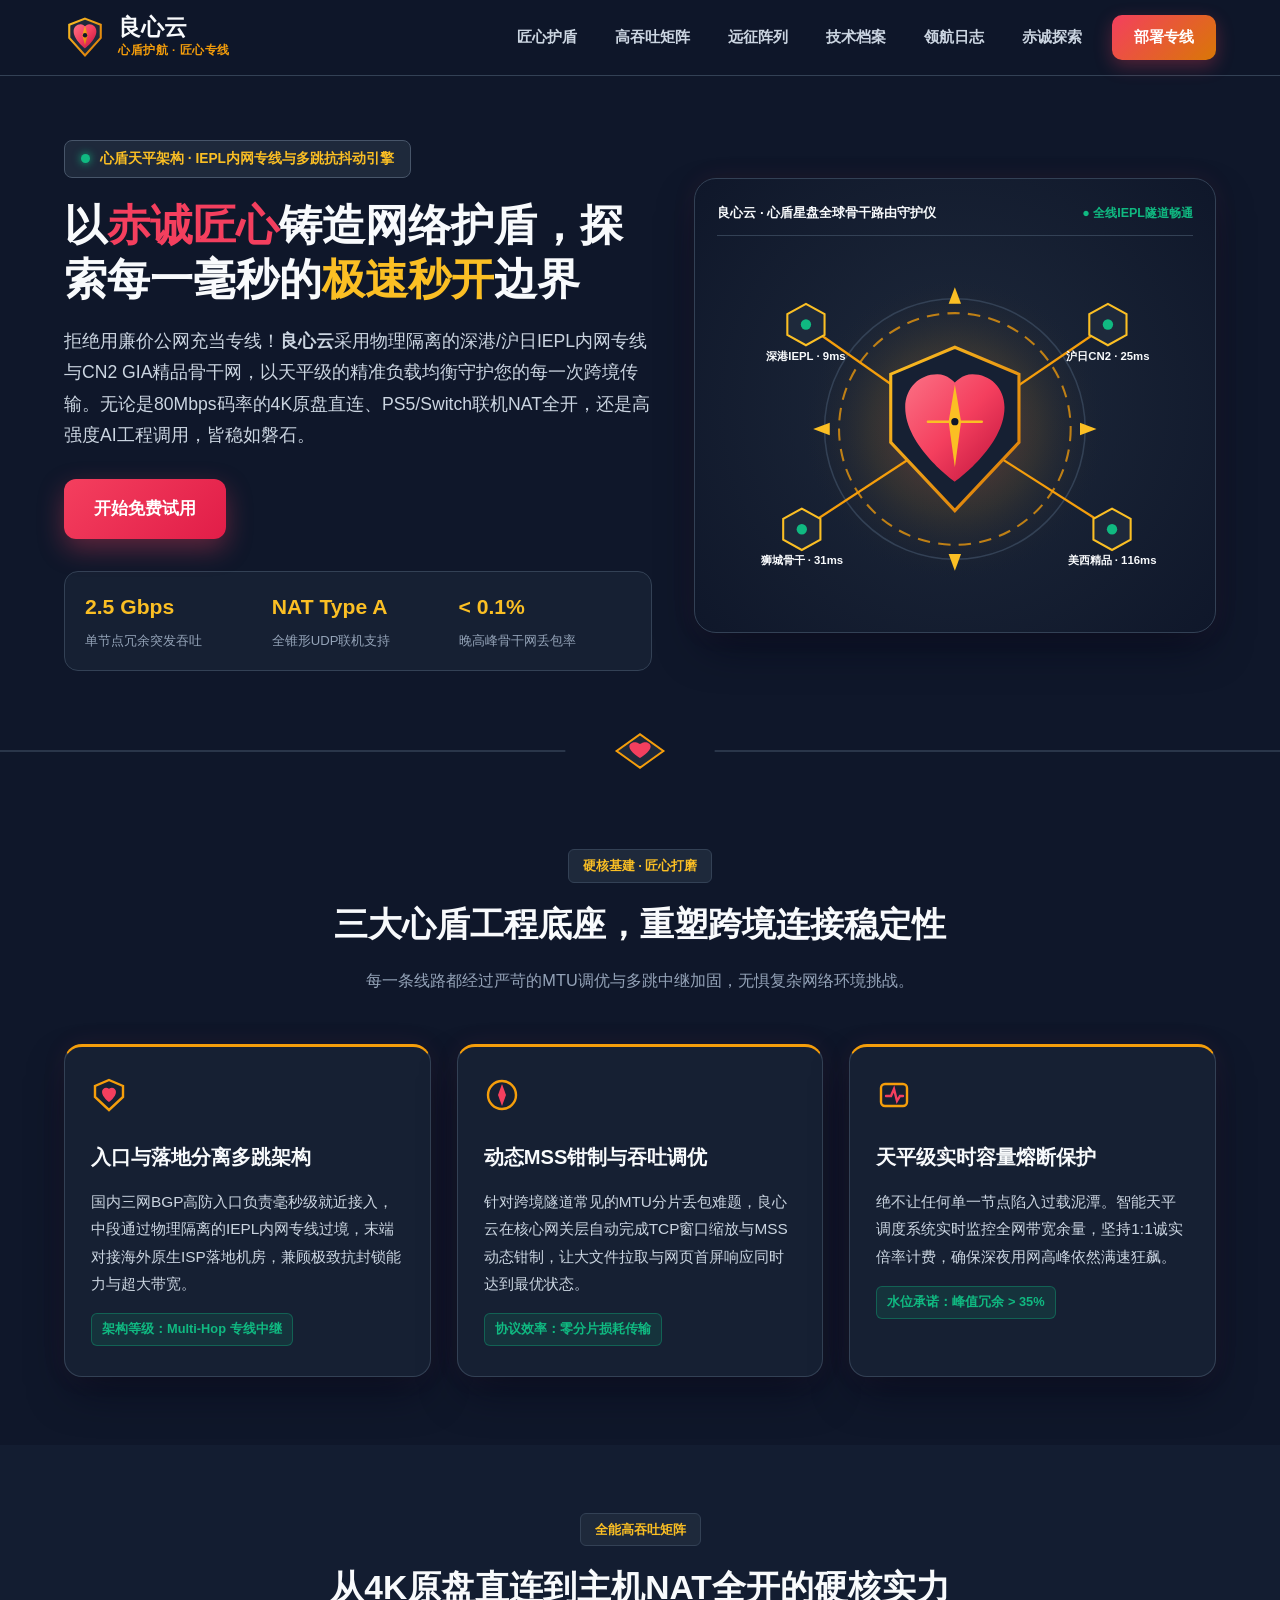
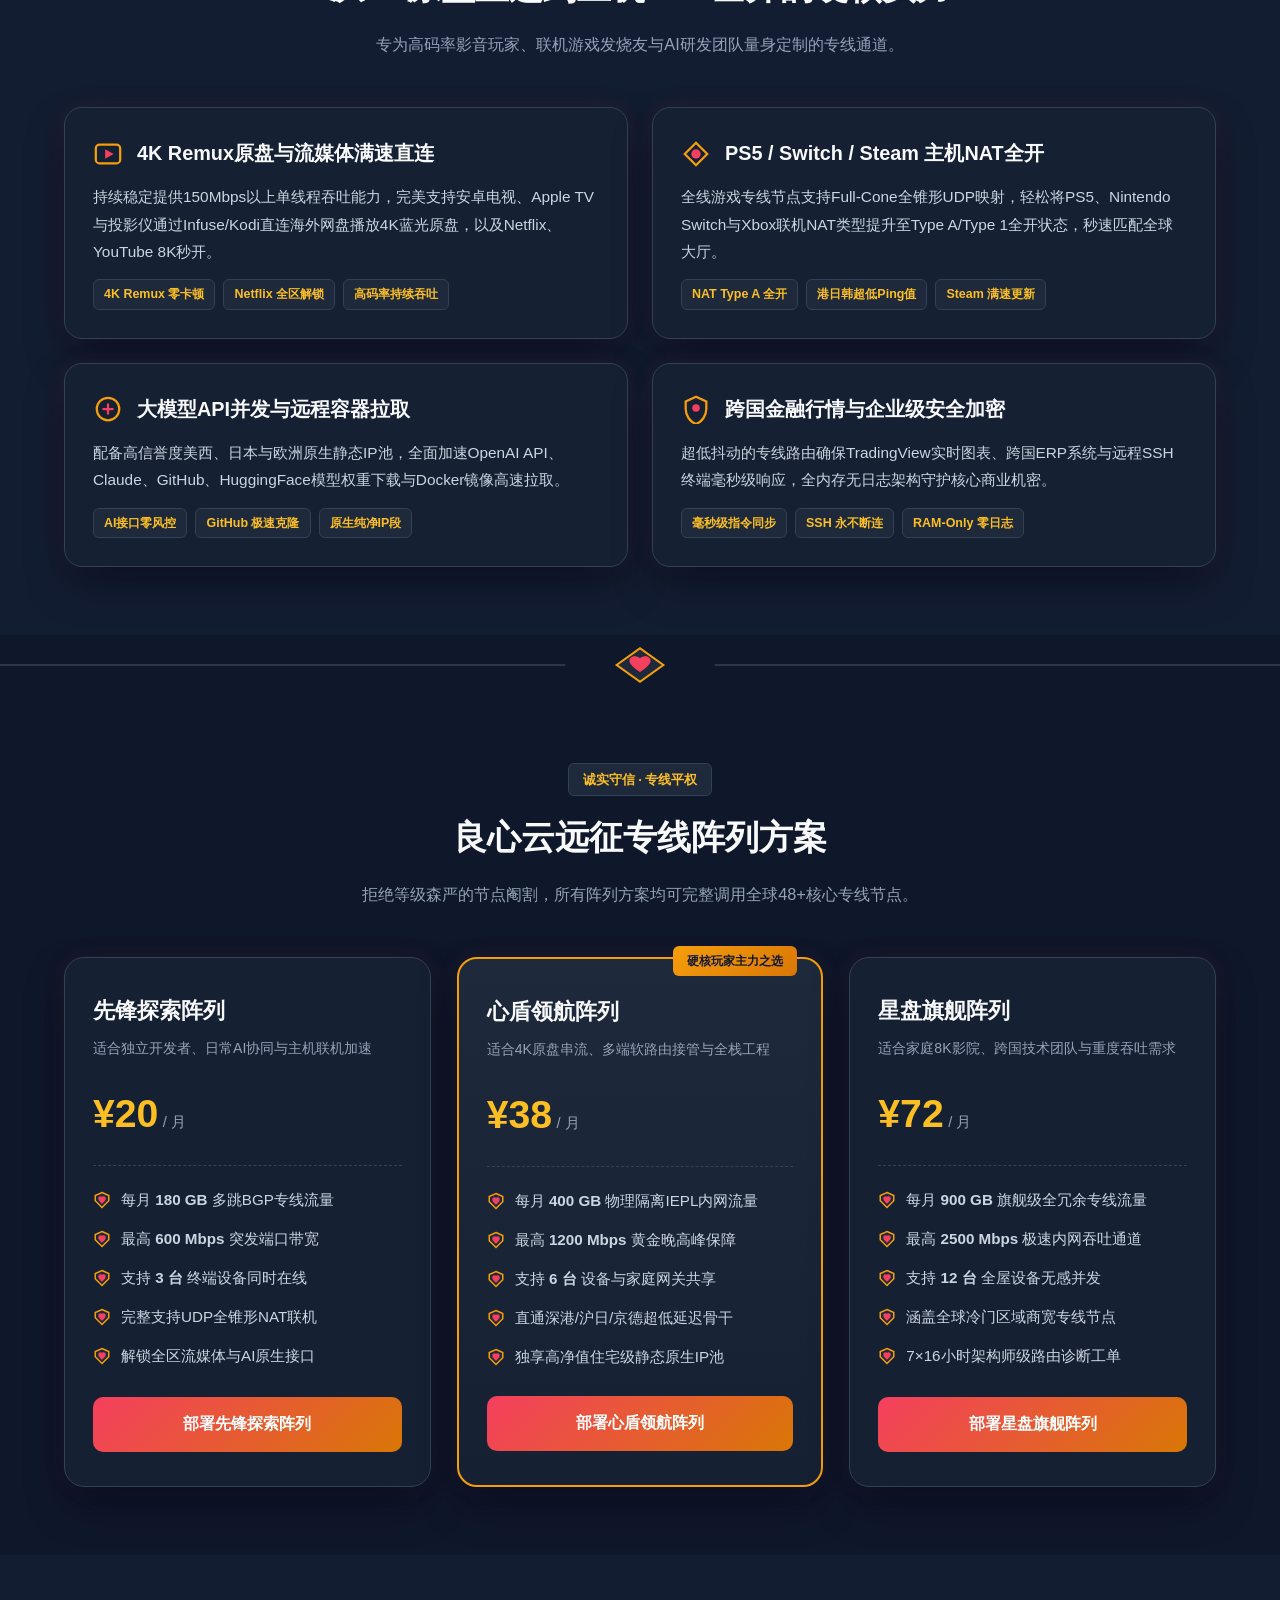
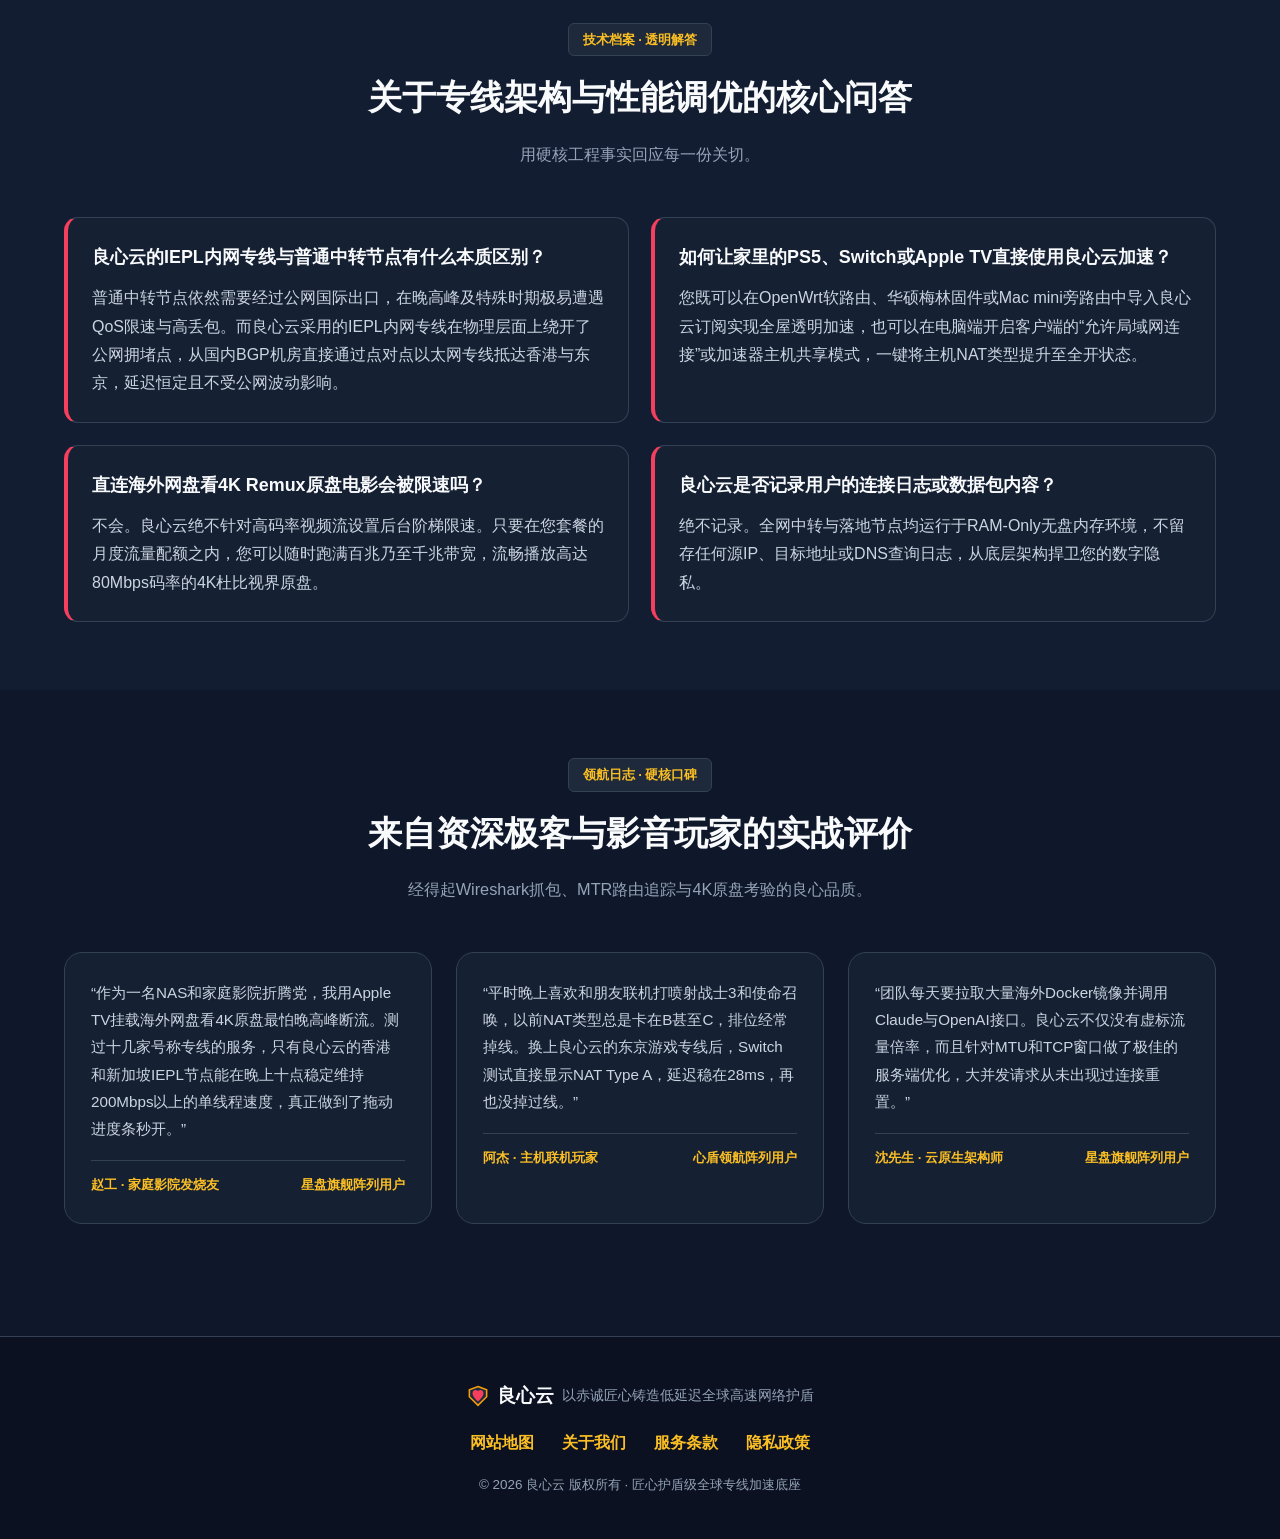
==== commit 07157d5a: "fix: remove external blog links, desensitize subscription terms, and align official landing page sty" ====
--- a/index.html
+++ b/index.html
@@ -90,7 +90,7 @@
           </p>
           <div class="command-actions">
             <a href="https://ww012.twilightaff.com/#/?code=A56DH1Af" rel="nofollow" target="_blank" class="btn-flame-primary">开始免费试用</a>
-            <a href="https://tizilab.net/paihang/" target="_blank" class="btn-gold-rank">2026最新梯子推荐</a>
+            
           </div>
           <div class="telemetry-bar">
             <div class="tele-item">
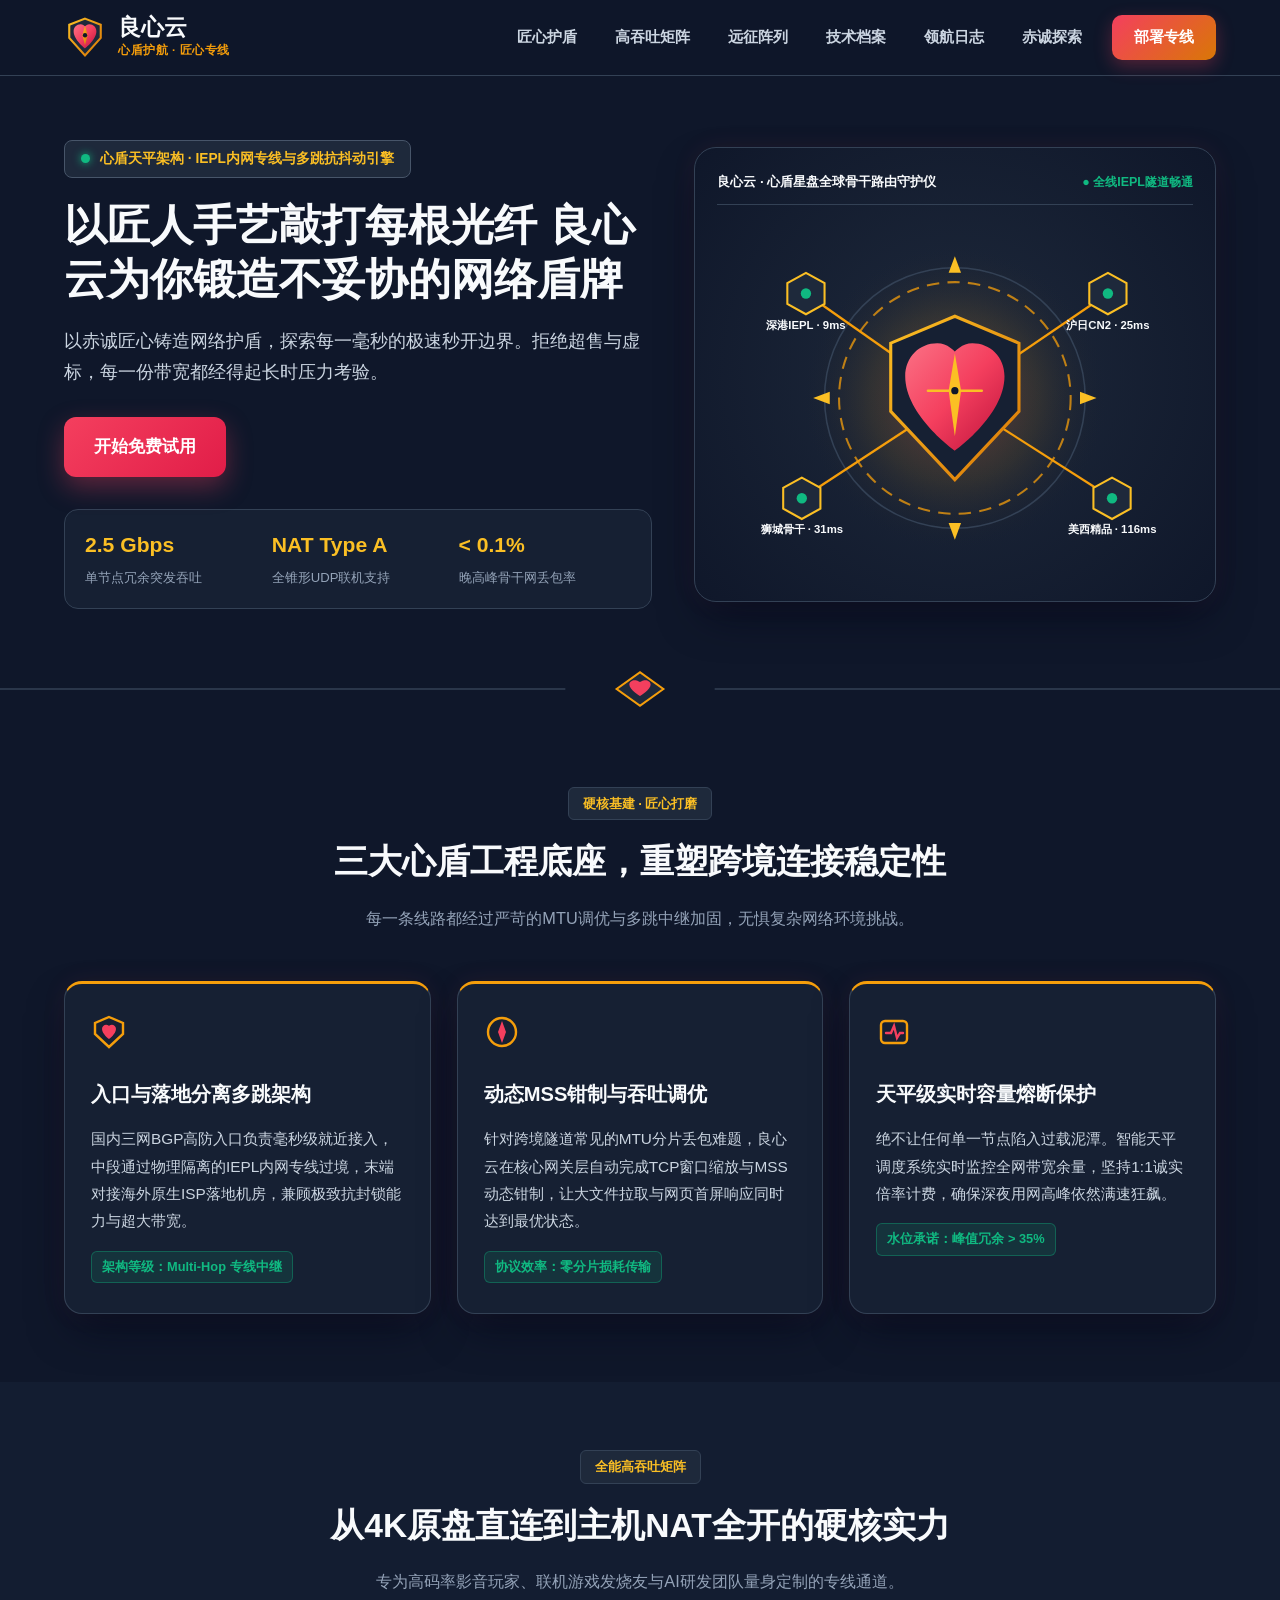
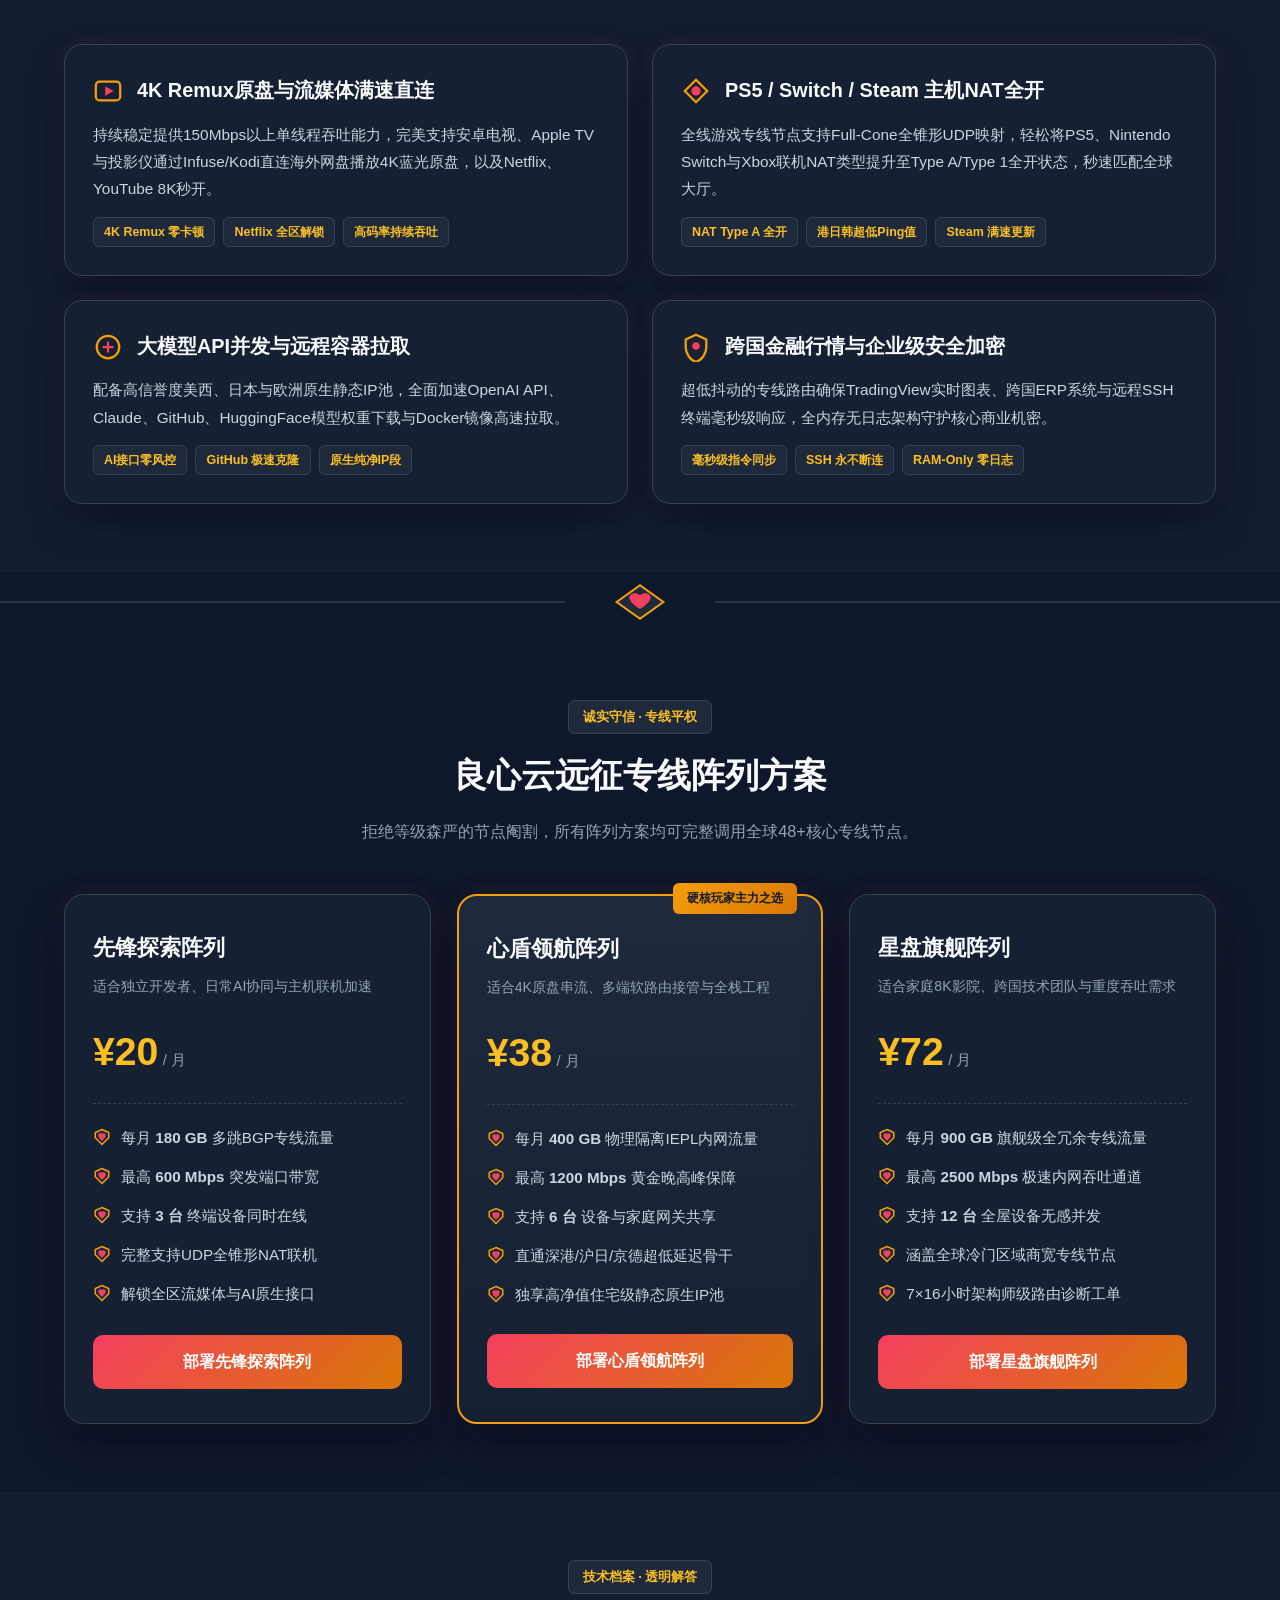
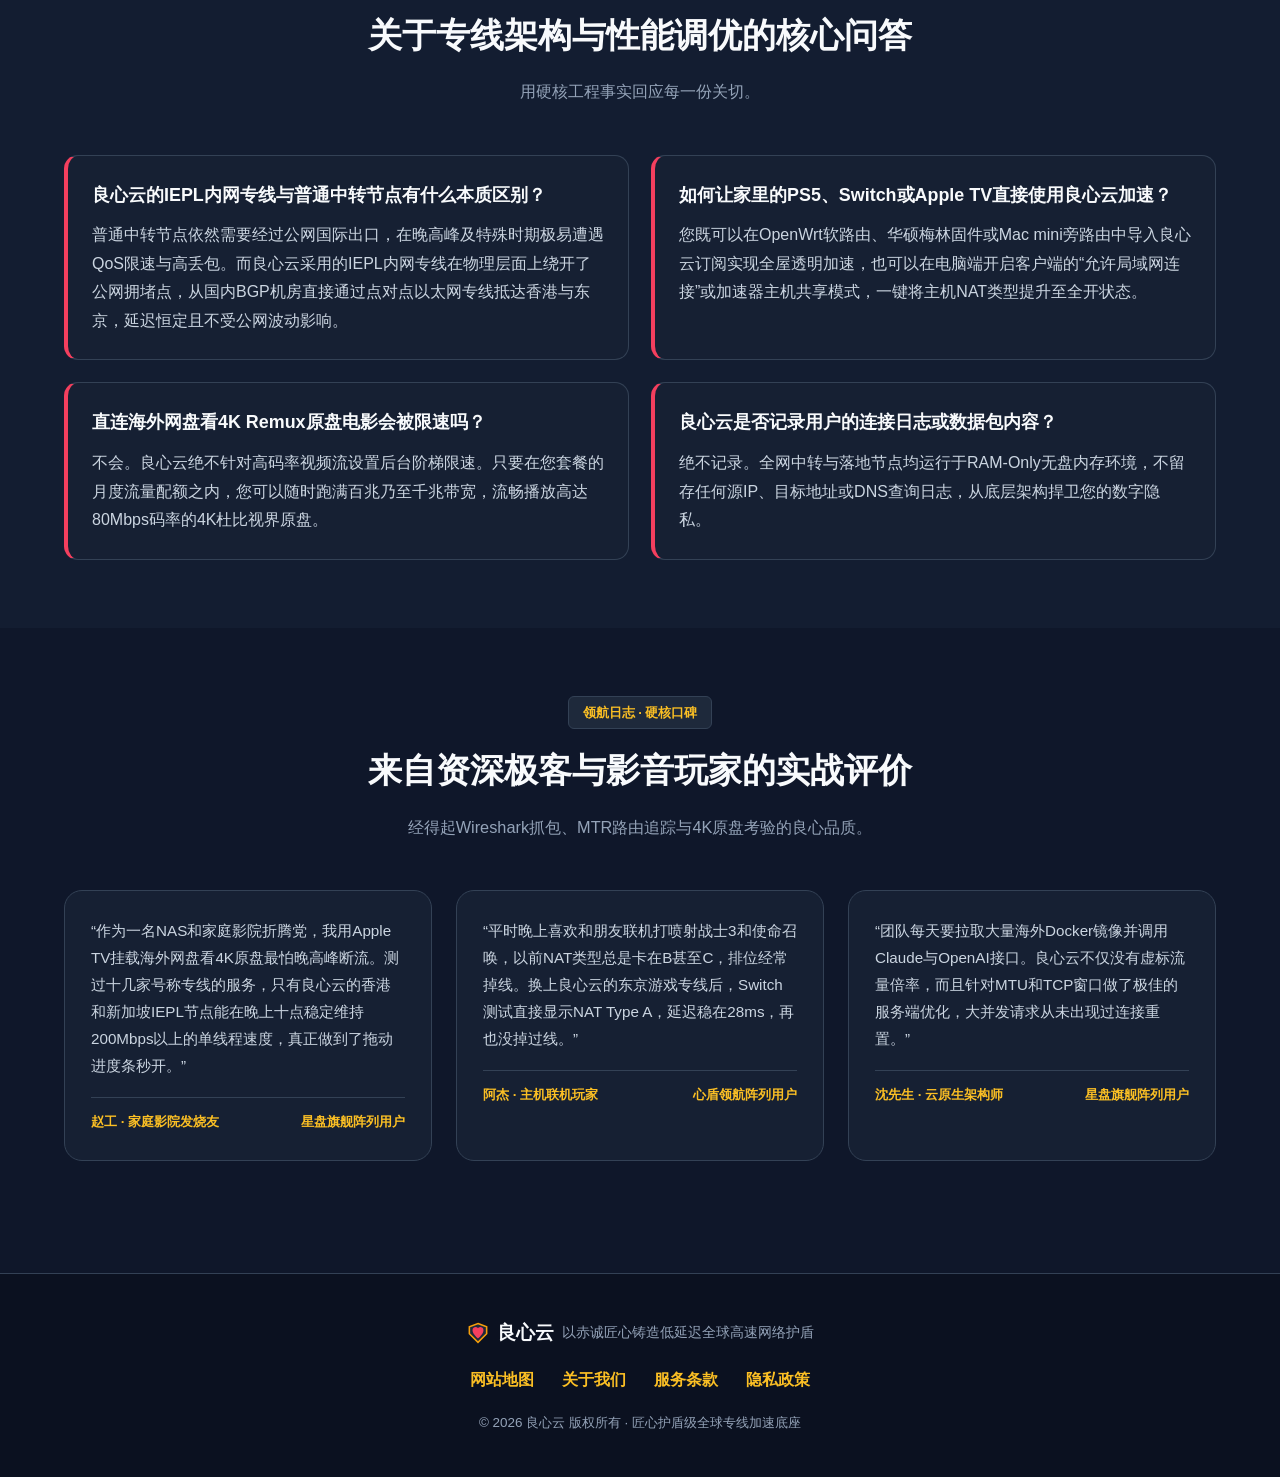
==== commit 168fdf43: "revert: restore original layout and structure prior to pricing changes while keeping bespoke hero in" ====
--- a/index.html
+++ b/index.html
@@ -84,10 +84,8 @@
             <span class="crest-dot"></span>
             <span>心盾天平架构 · IEPL内网专线与多跳抗抖动引擎</span>
           </div>
-          <h1 class="command-h1">以<span class="flame-span">赤诚匠心</span>铸造网络护盾，探索每一毫秒的<span class="gold-span">极速秒开</span>边界</h1>
-          <p class="command-desc">
-            拒绝用廉价公网充当专线！<strong>良心云</strong>采用物理隔离的深港/沪日IEPL内网专线与CN2 GIA精品骨干网，以天平级的精准负载均衡守护您的每一次跨境传输。无论是80Mbps码率的4K原盘直连、PS5/Switch联机NAT全开，还是高强度AI工程调用，皆稳如磐石。
-          </p>
+          <h1 class="command-h1">以匠人手艺敲打每根光纤 <span>良心云为你锻造不妥协的网络盾牌</span></h1>
+          <p class="command-desc">以赤诚匠心铸造网络护盾，探索每一毫秒的极速秒开边界。拒绝超售与虚标，每一份带宽都经得起长时压力考验。</p>
           <div class="command-actions">
             <a href="https://ww012.twilightaff.com/#/?code=A56DH1Af" rel="nofollow" target="_blank" class="btn-flame-primary">开始免费试用</a>
             
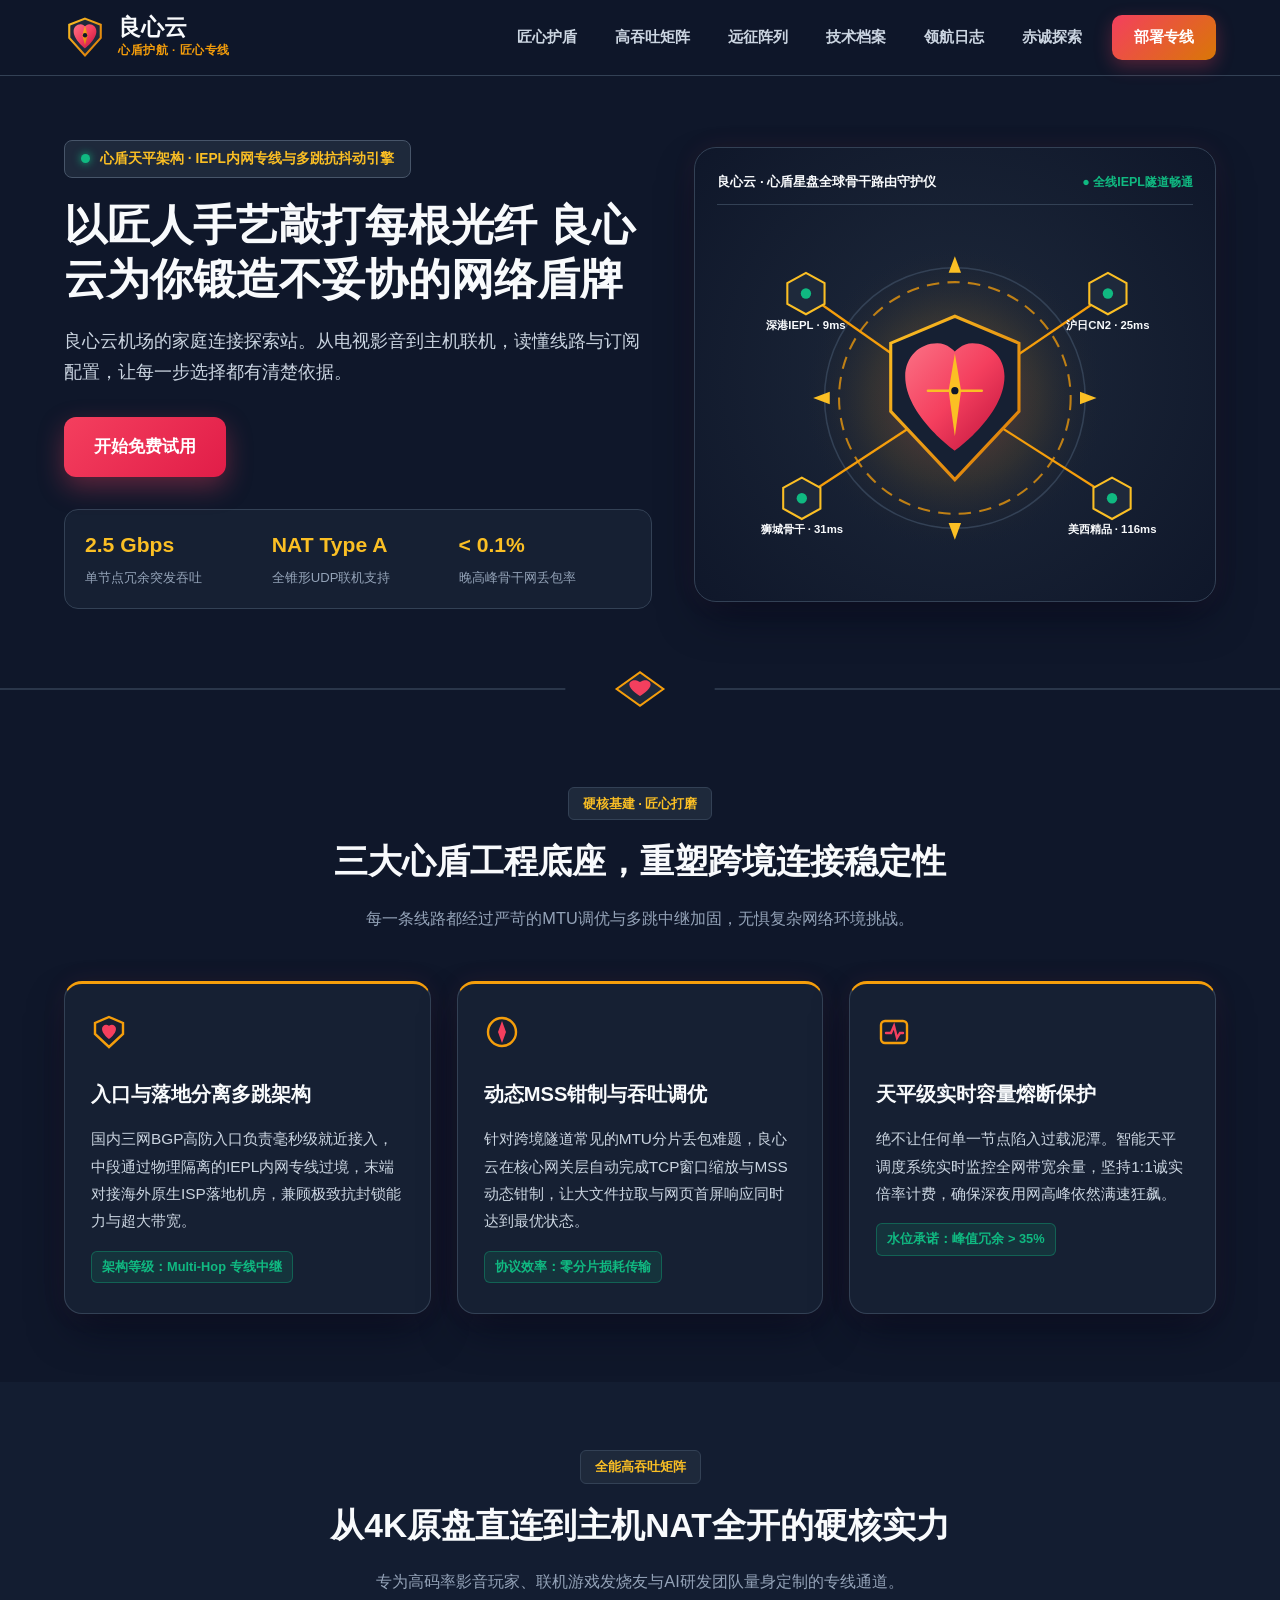
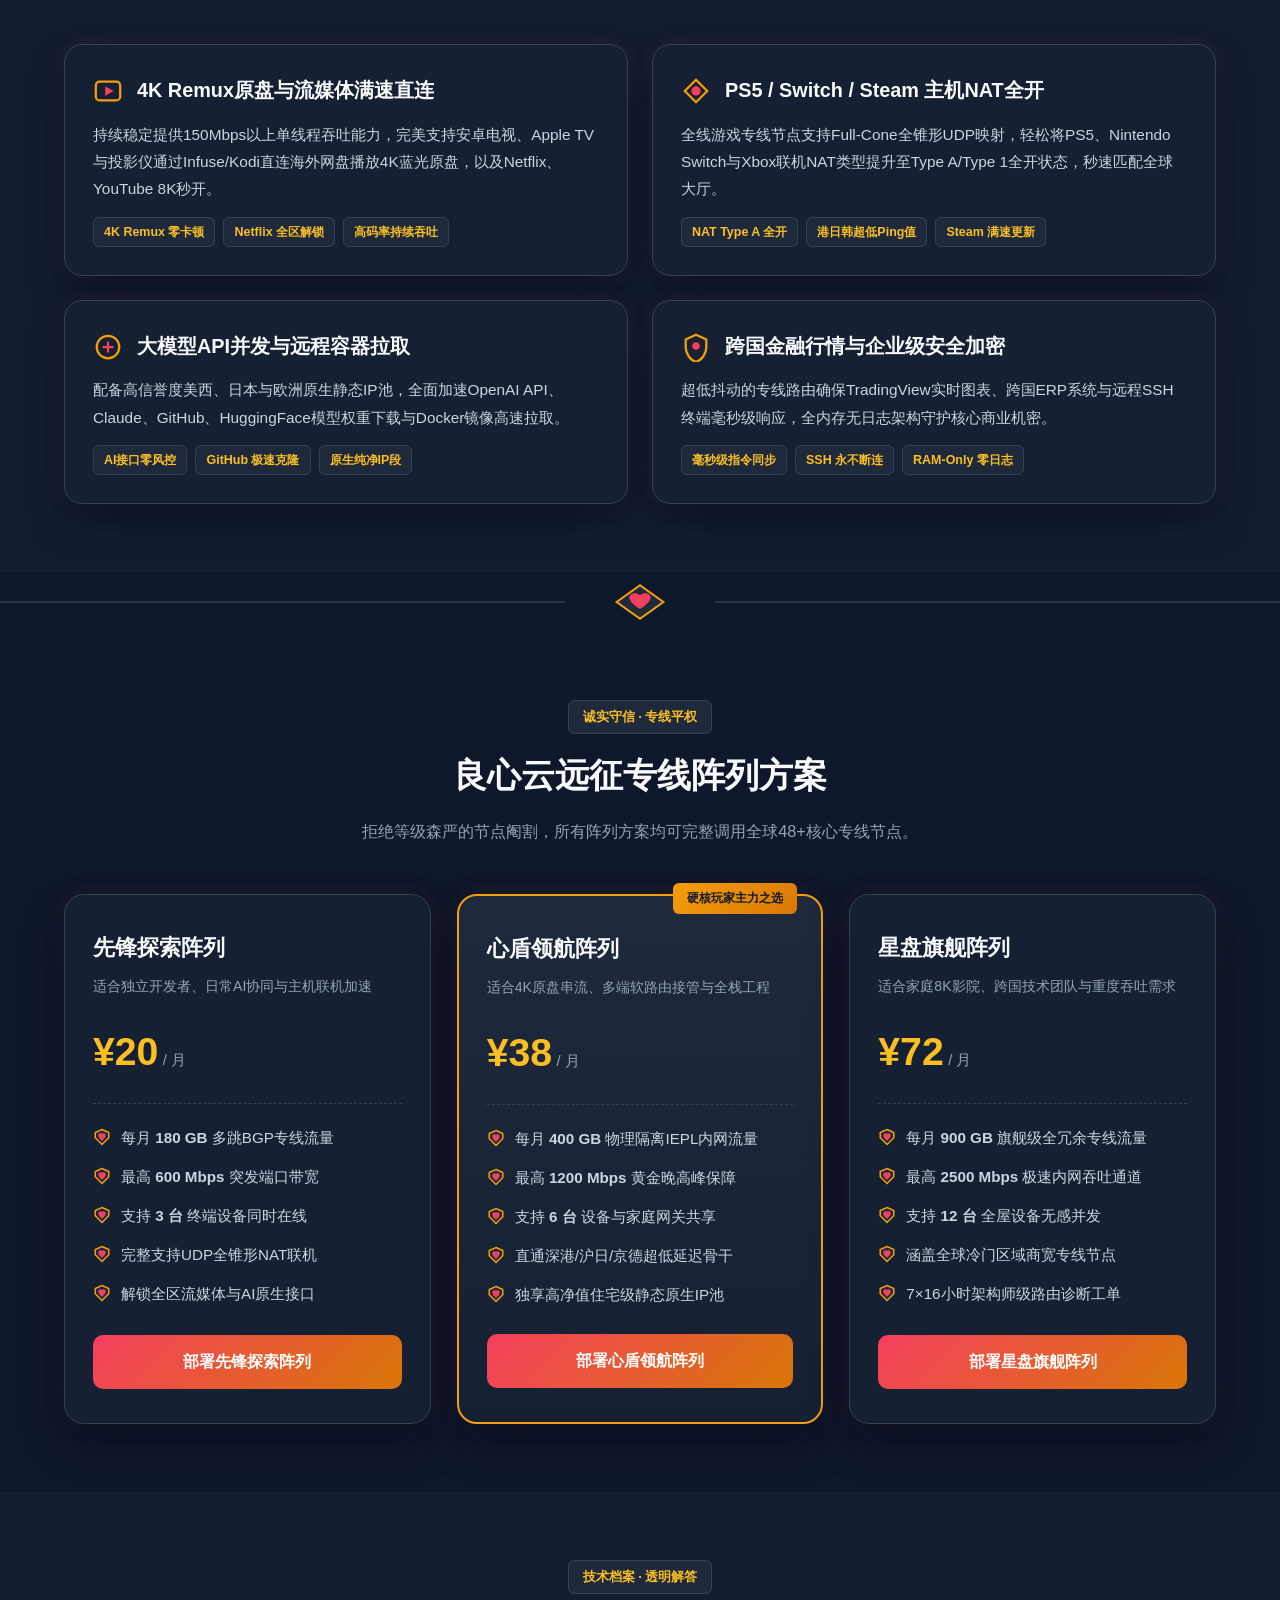
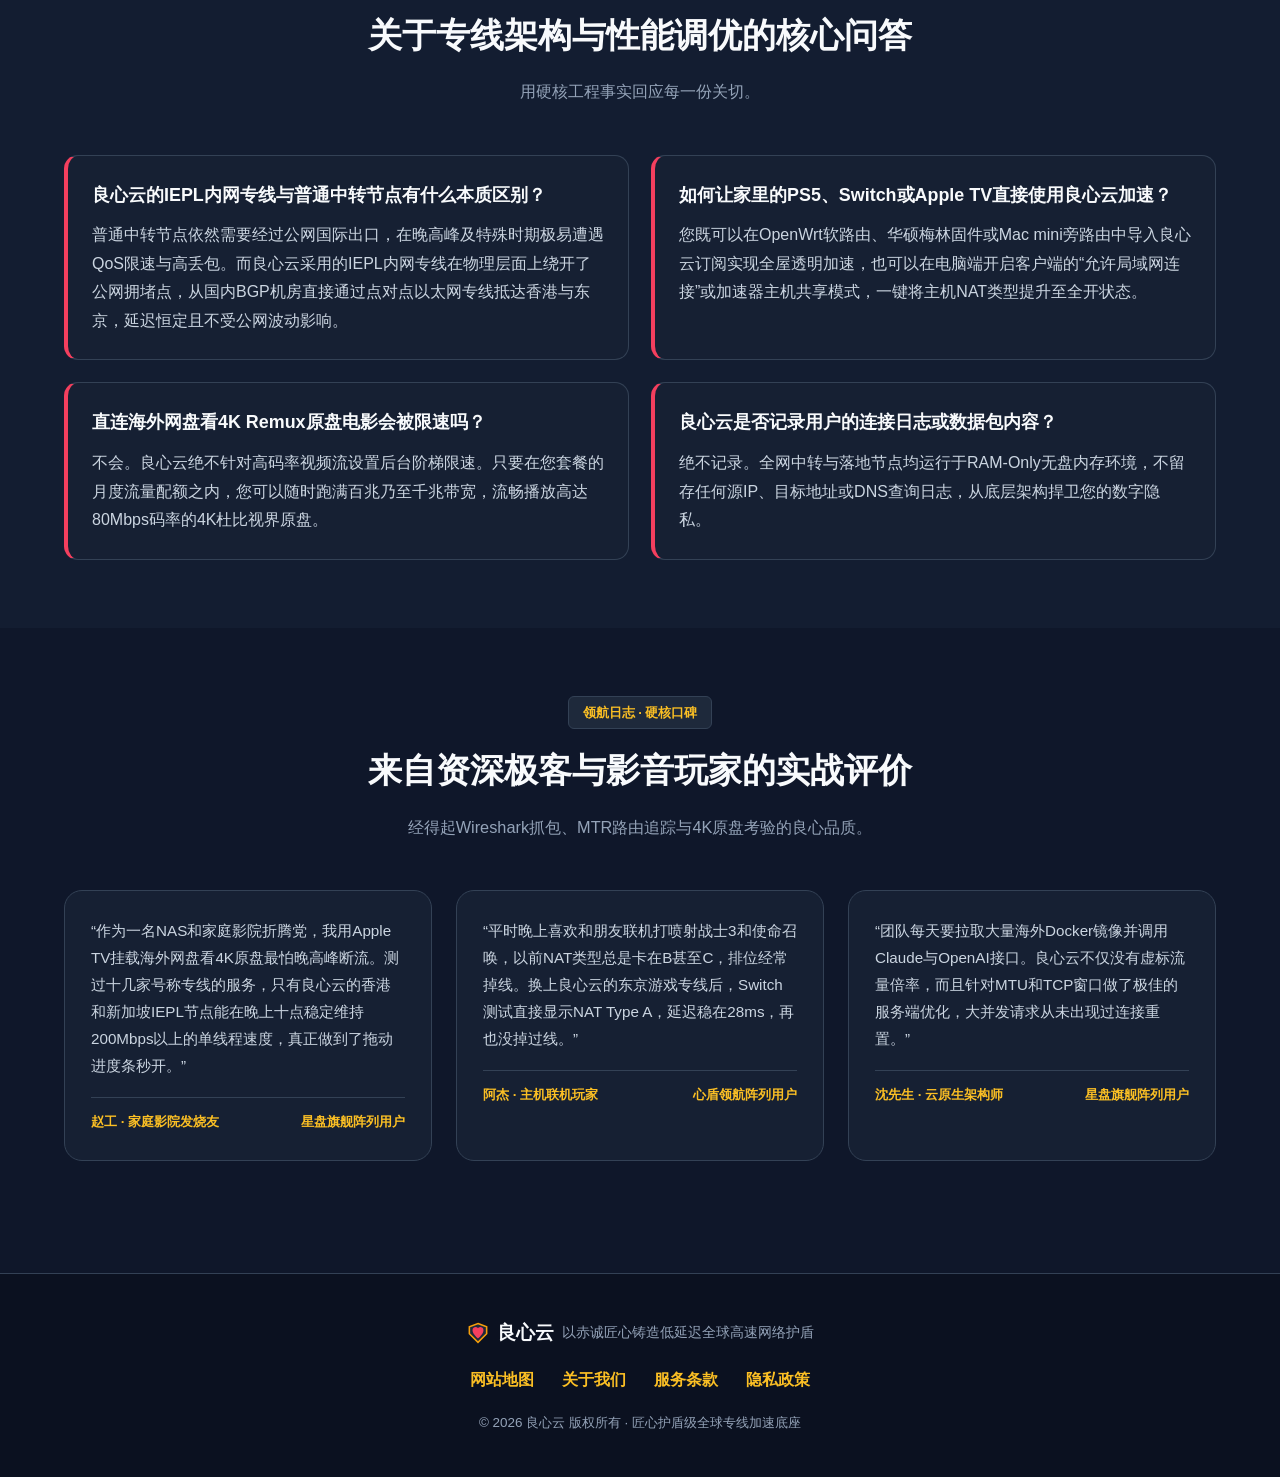
==== commit c1dac77c: "Improve practical airport guides and update recommendation links" ====
--- a/index.html
+++ b/index.html
@@ -3,13 +3,13 @@
 <head>
   <meta charset="UTF-8">
   <meta name="viewport" content="width=device-width, initial-scale=1.0">
-  <title>良心云 - 匠心护盾级IEPL内网专线网络加速 | 4K原盘极速秒开与机场推荐</title>
-  <meta name="description" content="良心云以赤诚匠心构筑全球IEPL内网专线与CN2 GIA网络加速底座。全面支持4K原盘高码率极速秒开、主机游戏NAT全开与AI大模型低延迟接入，是硬核玩家信赖的机场推荐之选。">
+  <title>良心云机场｜家庭影音、游戏联机与线路选择指南</title>
+  <meta name="description" content="良心云机场的家庭连接探索站。从电视影音到主机联机，读懂线路与订阅配置，让每一步选择都有清楚依据。">
   <meta name="keywords" content="良心云,网络加速,极速秒开,机场推荐,IEPL专线,CN2 GIA,主机NAT类型全开,4K原盘流媒体">
   <link rel="canonical" href="https://liangxinyun.quest/">
   <meta property="og:type" content="website">
-  <meta property="og:title" content="良心云 - 匠心护盾级IEPL内网专线网络加速">
-  <meta property="og:description" content="良心云专注打造企业级IEPL与多跳中继专线网络加速，保障4K原盘极速秒开、主机联机满速与AI零风控接入，硬核实力派机场推荐。">
+  <meta property="og:title" content="良心云机场｜家庭影音、游戏联机与线路选择指南">
+  <meta property="og:description" content="良心云机场的家庭连接探索站。从电视影音到主机联机，读懂线路与订阅配置，让每一步选择都有清楚依据。">
   <meta property="og:url" content="https://liangxinyun.quest/">
   <meta property="og:image" content="https://liangxinyun.quest/og-heart-shield.png">
   <link rel="stylesheet" href="style.css">
@@ -85,7 +85,7 @@
             <span>心盾天平架构 · IEPL内网专线与多跳抗抖动引擎</span>
           </div>
           <h1 class="command-h1">以匠人手艺敲打每根光纤 <span>良心云为你锻造不妥协的网络盾牌</span></h1>
-          <p class="command-desc">以赤诚匠心铸造网络护盾，探索每一毫秒的极速秒开边界。拒绝超售与虚标，每一份带宽都经得起长时压力考验。</p>
+          <p class="command-desc">良心云机场的家庭连接探索站。从电视影音到主机联机，读懂线路与订阅配置，让每一步选择都有清楚依据。</p>
           <div class="command-actions">
             <a href="https://ww012.twilightaff.com/#/?code=A56DH1Af" rel="nofollow" target="_blank" class="btn-flame-primary">开始免费试用</a>
             
